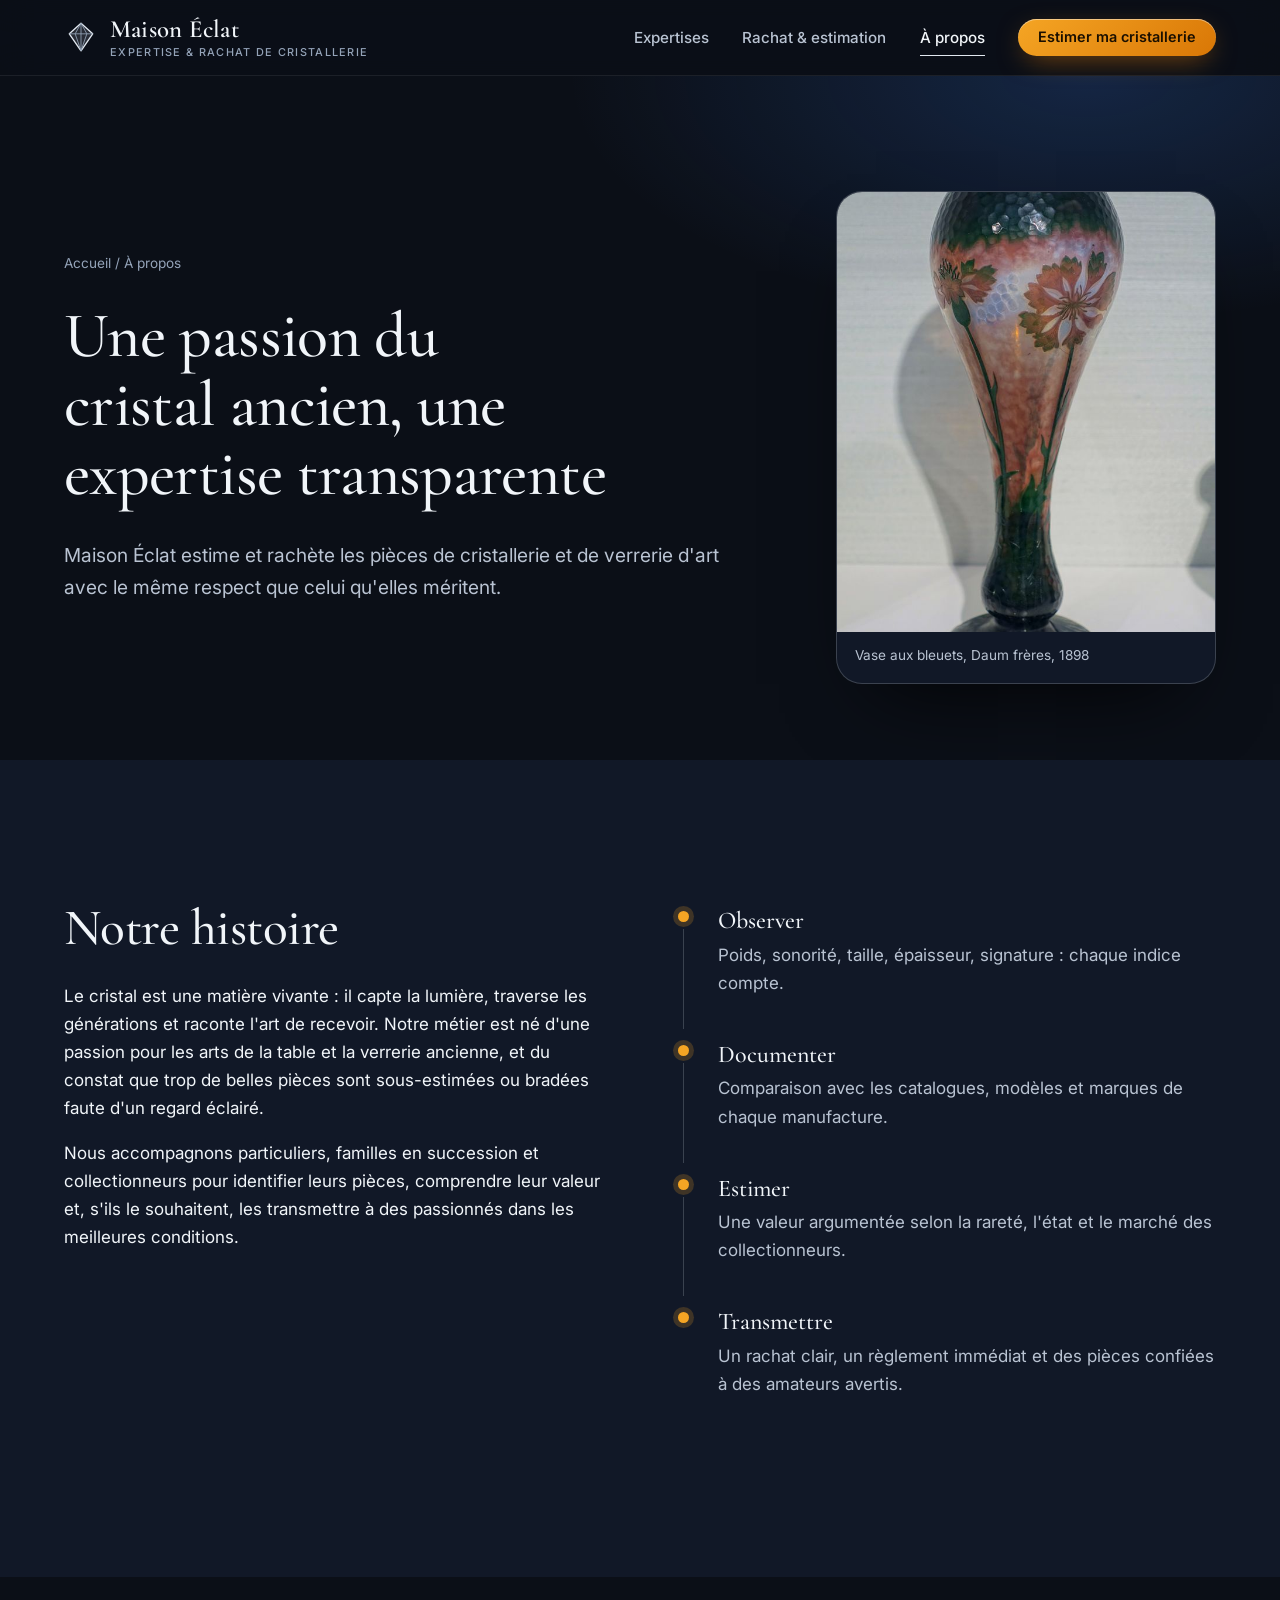
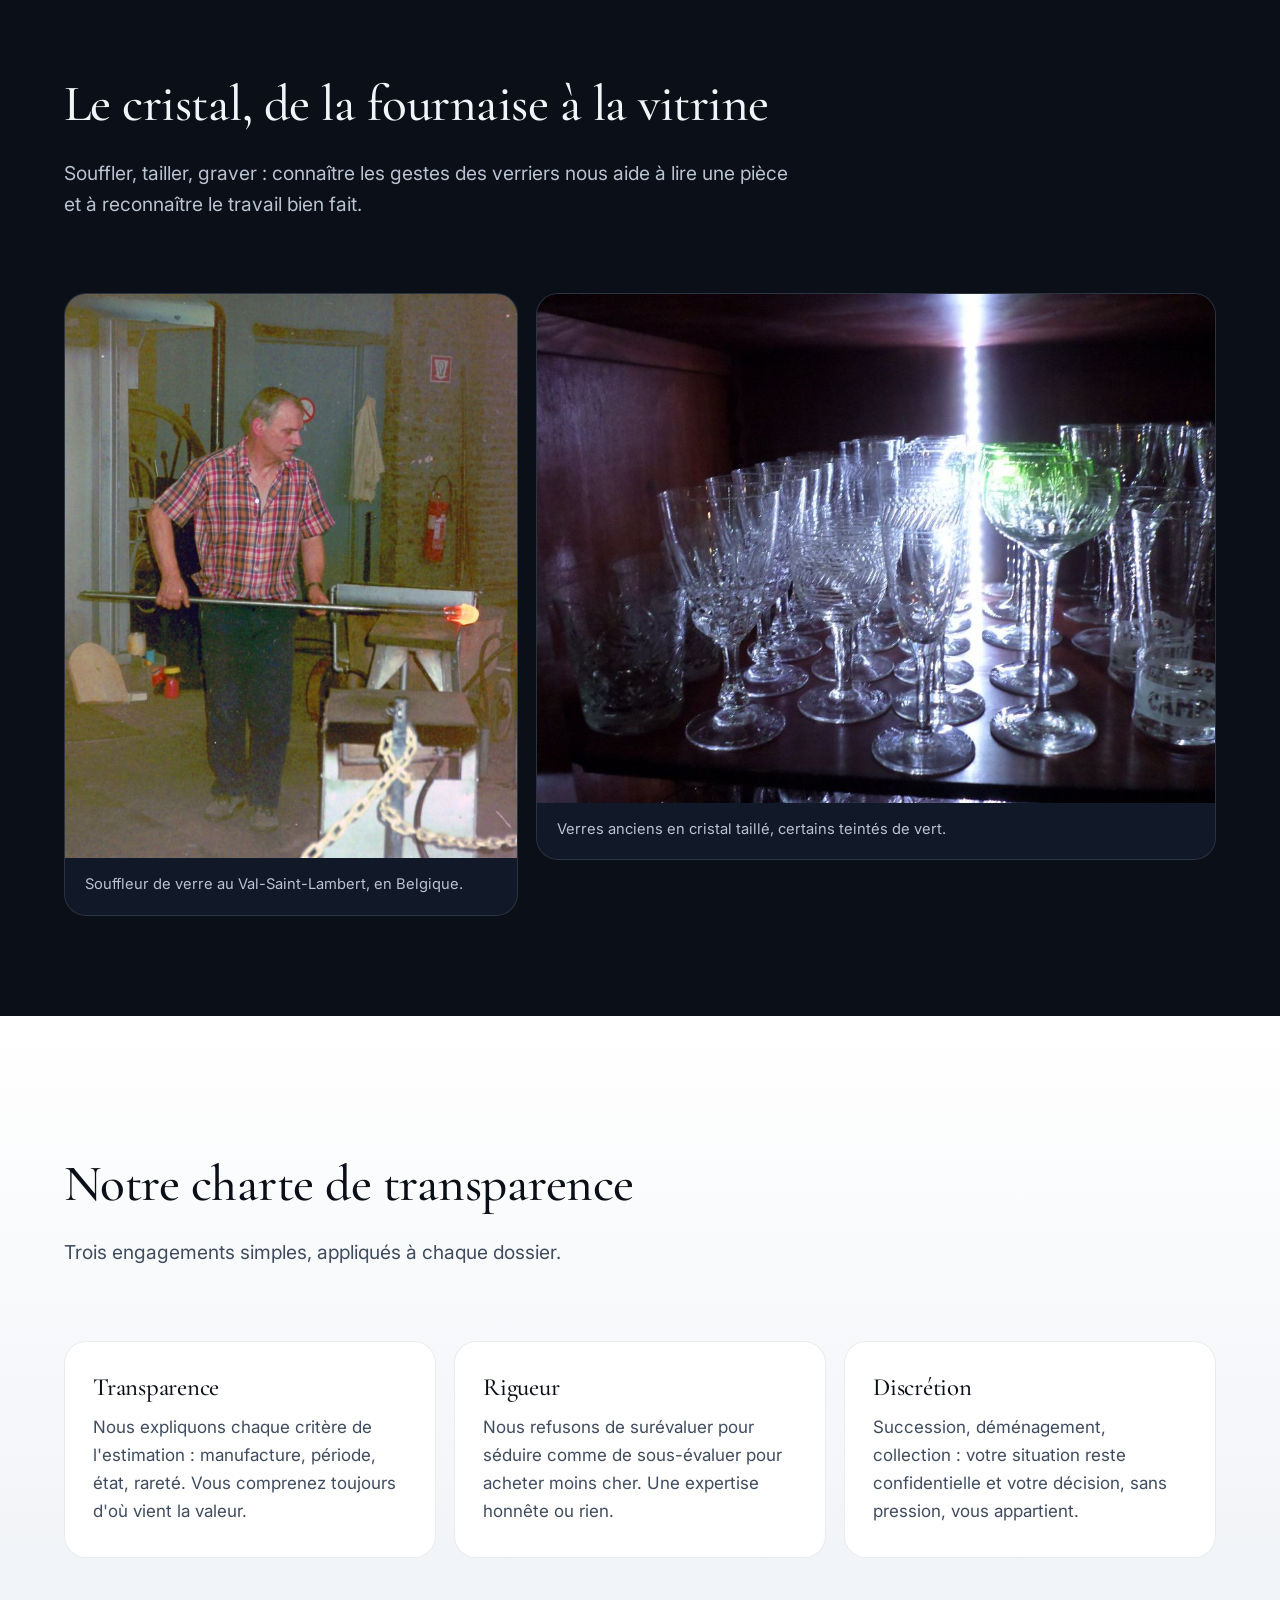
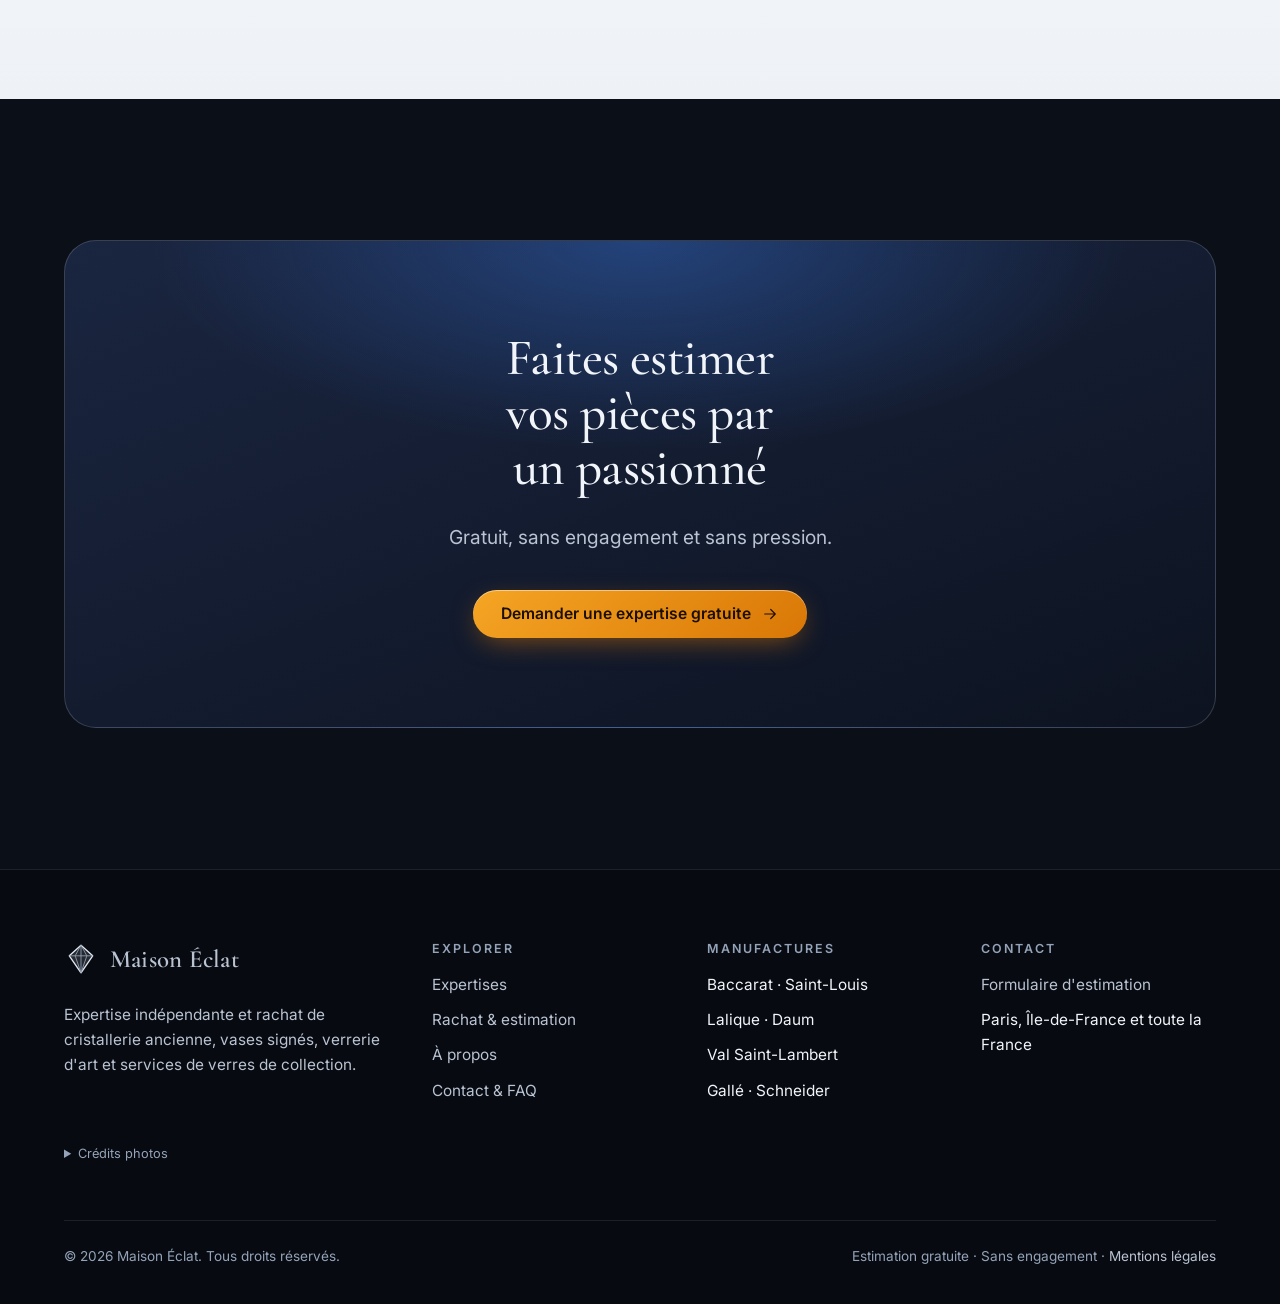
==== a-propos/index.html @ fcc5e063 "Show contact e-mail only on the mentions légales page Co-Authored-By: Claude Sonnet 5.5 <noreply@ant" ====
<!doctype html>
<html lang="fr">
<head>
<meta charset="utf-8">
<meta name="viewport" content="width=device-width, initial-scale=1">
<title>À propos : notre savoir-faire d'expert en cristal et verrerie ancienne</title>
<meta name="description" content="Passionnés d'arts de la table et de verrerie ancienne, nous estimons et rachetons cristal, vases et verres de collection avec transparence, rigueur et discrétion.">
<meta name="robots" content="index, follow, max-image-preview:large">
<meta name="theme-color" content="#0B0F17">
<link rel="canonical" href="https://www.maison-eclat.fr/a-propos/">
<link rel="icon" href="../assets/img/favicon.svg" type="image/svg+xml">
<meta property="og:type" content="website">
<meta property="og:locale" content="fr_FR">
<meta property="og:site_name" content="Maison Éclat">
<meta property="og:title" content="À propos : notre savoir-faire d'expert en cristal et verrerie ancienne">
<meta property="og:description" content="Passionnés d'arts de la table et de verrerie ancienne, nous estimons et rachetons cristal, vases et verres de collection avec transparence, rigueur et discrétion.">
<meta property="og:url" content="https://www.maison-eclat.fr/a-propos/">
<meta property="og:image" content="https://www.maison-eclat.fr/assets/img/carafe.svg">
<meta name="twitter:card" content="summary_large_image">
<link rel="preconnect" href="https://fonts.googleapis.com">
<link rel="preconnect" href="https://fonts.gstatic.com" crossorigin>
<link rel="stylesheet" href="https://fonts.googleapis.com/css2?family=Cormorant+Garamond:wght@400;500;600&family=Inter:wght@400;500;600&display=swap">
<link rel="stylesheet" href="../assets/css/style.css">
<script>document.documentElement.classList.add('js')</script>
<script type="application/ld+json">[{"@context":"https://schema.org","@type":"WebSite","name":"Maison Éclat","url":"https://www.maison-eclat.fr/","inLanguage":"fr-FR"},{"@context":"https://schema.org","@type":"BreadcrumbList","itemListElement":[{"@type":"ListItem","position":1,"name":"Accueil","item":"https://www.maison-eclat.fr/"},{"@type":"ListItem","position":2,"name":"À propos","item":"https://www.maison-eclat.fr/a-propos/"}]}]</script>
</head>
<body>
<a class="skip" href="#contenu">Aller au contenu</a>
<header class="site-header">
  <div class="wrap header-in">
    <a class="brand" href="../" aria-label="Maison Éclat — accueil"><svg viewBox="0 0 64 64" aria-hidden="true"><path d="M32 6 54 26 32 58 10 26Z" fill="rgba(226,232,240,.14)" stroke="#E2E8F0" stroke-width="2.5" stroke-linejoin="round"/><path d="M10 26H54M32 6V58M21 26 32 6 43 26M21 26 32 58 43 26" stroke="#94A3B8" stroke-width="1.6" fill="none" stroke-linejoin="round"/></svg><span class="brand-name">Maison Éclat<small>Expertise & rachat de cristallerie</small></span></a>
    <button class="menu-btn" aria-expanded="false" aria-controls="nav" aria-label="Menu"><span></span></button>
    <nav class="nav" id="nav" aria-label="Navigation principale"><a href="../expertises/">Expertises</a><a href="../estimation/">Rachat & estimation</a><a href="../a-propos/" aria-current="page">À propos</a><a class="btn btn--sm" href="../estimation/">Estimer ma cristallerie</a></nav>
  </div>
</header>
<main id="contenu">

<section class="page-hero"><div class="wrap has-photo"><div>
  <p class="crumbs"><a href="../">Accueil</a> / À propos</p>
  <h1 data-reveal style="--i:0">Une passion du cristal ancien, une expertise transparente</h1>
  <p class="lead" data-reveal style="--i:1">Maison Éclat estime et rachète les pièces de cristallerie et de verrerie d'art avec le même respect que celui qu'elles méritent.</p>
</div><figure class="hero-fig" data-reveal style="--i:2"><img src="../assets/photos/vase-daum-bleuets.jpg" width="646" height="1000" alt="Vase aux bleuets des frères Daum, Nancy, 1898" style="object-position:50% 35%" fetchpriority="high" decoding="async"><figcaption>Vase aux bleuets, Daum frères, 1898</figcaption></figure></div></section>

<section class="section section--alt" aria-labelledby="histoire"><div class="wrap split" style="align-items:start">
  <div>
    <h2 id="histoire" data-reveal style="--i:0">Notre histoire</h2>
    <div class="prose" data-reveal style="--i:1">
      <p>Le cristal est une matière vivante : il capte la lumière, traverse les générations et raconte l'art de recevoir. Notre métier est né d'une passion pour les arts de la table et la verrerie ancienne, et du constat que trop de belles pièces sont sous-estimées ou bradées faute d'un regard éclairé.</p>
      <p>Nous accompagnons particuliers, familles en succession et collectionneurs pour identifier leurs pièces, comprendre leur valeur et, s'ils le souhaitent, les transmettre à des passionnés dans les meilleures conditions.</p>
    </div>
    <!-- TEXTE ILLUSTRATIF : à personnaliser avec l'histoire réelle de l'équipe -->
  </div>
  <ol class="timeline" data-reveal style="--i:2">
    <li><strong>Observer</strong>Poids, sonorité, taille, épaisseur, signature : chaque indice compte.</li>
    <li><strong>Documenter</strong>Comparaison avec les catalogues, modèles et marques de chaque manufacture.</li>
    <li><strong>Estimer</strong>Une valeur argumentée selon la rareté, l'état et le marché des collectionneurs.</li>
    <li><strong>Transmettre</strong>Un rachat clair, un règlement immédiat et des pièces confiées à des amateurs avertis.</li>
  </ol>
</div></section>

<section class="section" aria-labelledby="savoir-faire" style="padding-block:clamp(56px,8vw,100px)"><div class="wrap">
  <div class="section-head" data-reveal style="--i:0"><h2 id="savoir-faire">Le cristal, de la fournaise à la vitrine</h2>
  <p class="lead">Souffler, tailler, graver : connaître les gestes des verriers nous aide à lire une pièce et à reconnaître le travail bien fait.</p></div>
  <div class="duo">
    <figure class="fig" data-reveal style="--i:0"><img src="../assets/photos/souffleur-val-saint-lambert.jpg" width="684" height="1000" alt="Souffleur de verre à la cristallerie du Val-Saint-Lambert, en Belgique" style="object-position:50% 30%" loading="lazy" decoding="async"><figcaption>Souffleur de verre au Val-Saint-Lambert, en Belgique.</figcaption></figure>
    <figure class="fig" data-reveal style="--i:1"><img src="../assets/photos/verres-vitrine.jpg" width="1000" height="750" alt="Vitrine de verres anciens en cristal taillé, certains teintés de vert" style="object-position:50% 50%" loading="lazy" decoding="async"><figcaption>Verres anciens en cristal taillé, certains teintés de vert.</figcaption></figure>
  </div>
</div></section>

<section class="section section--light" aria-labelledby="charte"><div class="wrap">
  <div class="section-head" data-reveal style="--i:0"><h2 id="charte">Notre charte de transparence</h2><p class="lead">Trois engagements simples, appliqués à chaque dossier.</p></div>
  <div class="values">
    <article class="value" data-reveal style="--i:0"><h3>Transparence</h3><p>Nous expliquons chaque critère de l'estimation : manufacture, période, état, rareté. Vous comprenez toujours d'où vient la valeur.</p></article>
    <article class="value" data-reveal style="--i:1"><h3>Rigueur</h3><p>Nous refusons de surévaluer pour séduire comme de sous-évaluer pour acheter moins cher. Une expertise honnête ou rien.</p></article>
    <article class="value" data-reveal style="--i:2"><h3>Discrétion</h3><p>Succession, déménagement, collection : votre situation reste confidentielle et votre décision, sans pression, vous appartient.</p></article>
  </div>
</div></section>

<section class="section" aria-labelledby="cta-apropos"><div class="wrap">
  <div class="cta-band" data-reveal style="--i:0">
    <h2 id="cta-apropos">Faites estimer vos pièces par un passionné</h2>
    <p class="lead">Gratuit, sans engagement et sans pression.</p>
    <div class="cta-row"><a class="btn" href="../estimation/">Demander une expertise gratuite<svg viewBox="0 0 24 24" fill="none" stroke="currentColor" stroke-width="1.6" stroke-linecap="round" stroke-linejoin="round" aria-hidden="true" ><path d="M5 12h14M13 6l6 6-6 6"/></svg></a></div>
  </div>
</div></section>
</main>
<footer class="site-footer">
  <div class="wrap">
    <div class="foot-grid">
      <div>
        <a class="brand" href="../"><svg viewBox="0 0 64 64" aria-hidden="true"><path d="M32 6 54 26 32 58 10 26Z" fill="rgba(226,232,240,.14)" stroke="#E2E8F0" stroke-width="2.5" stroke-linejoin="round"/><path d="M10 26H54M32 6V58M21 26 32 6 43 26M21 26 32 58 43 26" stroke="#94A3B8" stroke-width="1.6" fill="none" stroke-linejoin="round"/></svg><span class="brand-name">Maison Éclat</span></a>
        <p style="margin-top:18px">Expertise indépendante et rachat de cristallerie ancienne, vases signés, verrerie d'art et services de verres de collection.</p>
      </div>
      <div><h2>Explorer</h2><ul><li><a href="../expertises/">Expertises</a></li><li><a href="../estimation/">Rachat & estimation</a></li><li><a href="../a-propos/">À propos</a></li><li><a href="../contact/">Contact & FAQ</a></li></ul></div>
      <div><h2>Manufactures</h2><ul><li>Baccarat · Saint-Louis</li><li>Lalique · Daum</li><li>Val Saint-Lambert</li><li>Gallé · Schneider</li></ul></div>
      <div><h2>Contact</h2><ul><li><a href="../estimation/">Formulaire d'estimation</a></li><li>Paris, Île-de-France et toute la France</li></ul></div>
    </div>
    <details class="credits"><summary>Crédits photos</summary><ul><li>« <a href="https://commons.wikimedia.org/wiki/File:Vase_with_cornflowers,_Daum_Freres,_Nancy,_1898,_glass_-_Hessisches_Landesmuseum_Darmstadt_-_Darmstadt,_Germany_-_DSC00907.jpg" rel="noopener" target="_blank">Vase with cornflowers, Daum Freres, Nancy, 1898, glass - Hessisches La</a> », Daderot, CC0, via Wikimedia Commons.</li><li>« <a href="https://commons.wikimedia.org/wiki/File:Val-Saint-Lambert_Souffleur_02.jpg" rel="noopener" target="_blank">Val-Saint-Lambert Souffleur 02</a> », Danielbaise, CC BY-SA 4.0, via Wikimedia Commons.</li><li>« <a href="https://commons.wikimedia.org/wiki/File:Crystal_glasses_from_middle-Europe.JPG" rel="noopener" target="_blank">Crystal glasses from middle-Europe</a> », Tomkimart, CC BY-SA 4.0, via Wikimedia Commons.</li></ul></details>
    <div class="foot-bottom"><span>© <span id="y">2026</span> Maison Éclat. Tous droits réservés.</span><span>Estimation gratuite · Sans engagement · <a href="../mentions-legales/">Mentions légales</a></span></div>
  </div>
</footer>
<script src="../assets/js/main.js" defer></script>
</body>
</html>
---- assets/css/style.css ----
/* Maison Éclat — feuille de style unique. Tokens de mouvement inspirés de transitions.dev */
:root {
  --bg: #0b0f17;
  --bg-2: #111827;
  --bg-3: #172033;
  --ink: #f1f5f9;
  --ink-dim: #b9c3d2;
  --silver: #e2e8f0;
  --silver-2: #94a3b8;
  --sapphire: #3b82f6;
  --sapphire-soft: #8db4fb;
  --amber: #d97706;
  --amber-light: #f5a524;
  --paper: #fafafa;
  --paper-2: #eef1f6;
  --paper-ink: #0b0f17;
  --paper-dim: #3f4b5e;

  --font-serif: "Cormorant Garamond", "Playfair Display", Georgia, serif;
  --font-sans: "Inter", system-ui, -apple-system, "Segoe UI", sans-serif;

  --duration-quick: 150ms;
  --duration-fast: 250ms;
  --duration-slow: 400ms;
  --duration-very-slow: 650ms;
  --ease-smooth-out: cubic-bezier(0.22, 1, 0.36, 1);
  --ease-in-out: cubic-bezier(0.65, 0, 0.35, 1);

  --gutter: clamp(20px, 5vw, 64px);
  --max: 1240px;
  --header-h: 76px;
}

*,
*::before,
*::after { box-sizing: border-box; }
html { scroll-behavior: smooth; -webkit-text-size-adjust: 100%; scroll-padding-top: calc(var(--header-h) + 16px); }
body {
  margin: 0;
  background: var(--bg);
  color: var(--ink);
  font-family: var(--font-sans);
  font-size: 1.0625rem;
  line-height: 1.65;
  -webkit-font-smoothing: antialiased;
  text-rendering: optimizeLegibility;
}
img, svg { max-width: 100%; display: block; }
a { color: inherit; }
p { margin: 0 0 1em; }
h1, h2, h3, h4 { font-family: var(--font-serif); font-weight: 500; line-height: 1.08; margin: 0 0 .5em; letter-spacing: -0.01em; text-wrap: balance; }
h1 { font-size: clamp(2.6rem, 5.6vw, 5rem); }
h2 { font-size: clamp(2.1rem, 4vw, 3.4rem); }
h3 { font-size: clamp(1.45rem, 2.2vw, 1.85rem); }
:focus-visible { outline: 2px solid var(--amber-light); outline-offset: 3px; border-radius: 4px; }
::selection { background: var(--sapphire); color: #fff; }
.skip { position: absolute; left: 12px; top: -60px; background: var(--silver); color: var(--bg); padding: 10px 16px; z-index: 100; border-radius: 8px; }
.skip:focus { top: 12px; }

.wrap { width: min(100% - 2 * var(--gutter), var(--max)); margin-inline: auto; }

/* ---------- Header (verre dépoli) ---------- */
.site-header {
  position: sticky; top: 0; z-index: 50; height: var(--header-h);
  background: rgba(11, 15, 23, 0.55);
  -webkit-backdrop-filter: blur(18px) saturate(140%);
  backdrop-filter: blur(18px) saturate(140%);
  border-bottom: 1px solid rgba(226, 232, 240, 0.08);
  transition: background var(--duration-fast) var(--ease-smooth-out), border-color var(--duration-fast);
}
.site-header.is-scrolled { background: rgba(11, 15, 23, 0.82); border-bottom-color: rgba(226, 232, 240, 0.16); }
.header-in { height: 100%; display: flex; align-items: center; justify-content: space-between; gap: 24px; }
.brand { display: inline-flex; align-items: center; gap: 12px; text-decoration: none; }
.brand svg { width: 34px; height: 34px; flex: none; }
.brand-name { font-family: var(--font-serif); font-size: 1.55rem; font-weight: 600; letter-spacing: .01em; line-height: 1; }
.brand-name small { display: block; font-family: var(--font-sans); font-size: .68rem; font-weight: 500; letter-spacing: .12em; text-transform: uppercase; color: var(--silver-2); margin-top: 5px; }
.nav { display: flex; align-items: center; gap: clamp(16px, 2.6vw, 38px); }
.nav a:not(.btn) { text-decoration: none; font-size: .95rem; font-weight: 500; color: var(--ink-dim); position: relative; padding: 6px 0; transition: color var(--duration-quick); }
.nav a:not(.btn)::after { content: ""; position: absolute; left: 0; right: 0; bottom: 0; height: 1px; background: var(--silver); transform: scaleX(0); transform-origin: left; transition: transform var(--duration-fast) var(--ease-smooth-out); }
.nav a:not(.btn):hover, .nav a[aria-current="page"] { color: var(--ink); }
.nav a:not(.btn):hover::after, .nav a[aria-current="page"]::after { transform: scaleX(1); }
.menu-btn { display: none; width: 46px; height: 46px; border-radius: 50%; border: 1px solid rgba(226, 232, 240, .25); background: transparent; color: var(--ink); cursor: pointer; place-items: center; }
.menu-btn span, .menu-btn span::before { display: block; width: 18px; height: 1.5px; background: currentColor; position: relative; transition: transform var(--duration-fast) var(--ease-smooth-out); }
.menu-btn span::before { content: ""; position: absolute; top: 6px; left: 0; }
.menu-btn[aria-expanded="true"] span { transform: translateY(3px) rotate(45deg); }
.menu-btn[aria-expanded="true"] span::before { transform: translateY(-6px) rotate(-90deg); top: 6px; }

/* ---------- Boutons ---------- */
.btn {
  --btn-bg: linear-gradient(135deg, #f5a524, #d97706);
  position: relative; overflow: hidden; isolation: isolate;
  display: inline-flex; align-items: center; justify-content: center; gap: 10px;
  padding: 15px 28px; border-radius: 999px; border: 0; cursor: pointer;
  font: 600 .98rem/1 var(--font-sans); text-decoration: none; color: #1a0f00;
  background: var(--btn-bg);
  box-shadow: 0 8px 28px -8px rgba(217, 119, 6, .65), inset 0 1px 0 rgba(255, 255, 255, .45);
  transition: transform var(--duration-fast) var(--ease-smooth-out), box-shadow var(--duration-fast);
}
.btn::after { content: ""; position: absolute; inset: 0; z-index: -1; background: linear-gradient(105deg, transparent 35%, rgba(255, 255, 255, .6) 50%, transparent 65%); transform: translateX(-120%); }
.btn:hover { transform: translateY(-2px); box-shadow: 0 14px 36px -8px rgba(245, 165, 36, .8), inset 0 1px 0 rgba(255, 255, 255, .55); }
.btn:hover::after { transform: translateX(120%); transition: transform .9s var(--ease-smooth-out); }
.btn:active { transform: translateY(0) scale(.98); }
.btn svg { width: 18px; height: 18px; transition: transform var(--duration-fast) var(--ease-smooth-out); }
.btn:hover svg { transform: translateX(4px); }
.btn--ghost { --btn-bg: rgba(226, 232, 240, .06); color: var(--ink); box-shadow: inset 0 0 0 1px rgba(226, 232, 240, .3); -webkit-backdrop-filter: blur(8px); backdrop-filter: blur(8px); }
.btn--ghost:hover { box-shadow: inset 0 0 0 1px rgba(226, 232, 240, .65); background: rgba(226, 232, 240, .12); }
.btn--sm { padding: 11px 20px; font-size: .9rem; }
.btn--dark { --btn-bg: var(--paper-ink); color: var(--paper); box-shadow: 0 8px 24px -10px rgba(11, 15, 23, .6); }

/* ---------- Sections ---------- */
.section { padding-block: clamp(80px, 11vw, 150px); position: relative; }
.section--alt { background: var(--bg-2); }
.section--light { background: linear-gradient(180deg, #ffffff, var(--paper-2)); color: var(--paper-ink); }
.section--light h2, .section--light h3 { color: var(--paper-ink); }
.section--light .lead, .section--light p { color: var(--paper-dim); }
.lead { font-size: clamp(1.1rem, 1.5vw, 1.3rem); color: var(--ink-dim); max-width: 62ch; }
.kicker { display: inline-flex; align-items: center; gap: 10px; font-size: .78rem; font-weight: 600; letter-spacing: .18em; text-transform: uppercase; color: var(--sapphire-soft); margin-bottom: 18px; }
.kicker::before { content: ""; width: 28px; height: 1px; background: currentColor; }
.section--light .kicker { color: #1d4fb8; }
.section-head { max-width: 780px; margin-bottom: clamp(40px, 6vw, 72px); }
.metal-text { background: linear-gradient(100deg, #ffffff 0%, #cbd5e1 40%, #94a3b8 55%, #f8fafc 100%); -webkit-background-clip: text; background-clip: text; color: transparent; }

/* ---------- Hero ---------- */
.hero { position: relative; overflow: hidden; padding-block: clamp(56px, 8vw, 110px) clamp(70px, 9vw, 130px); background:
  radial-gradient(900px 600px at 78% 40%, rgba(59, 130, 246, .22), transparent 60%),
  radial-gradient(600px 400px at 10% 100%, rgba(217, 119, 6, .12), transparent 60%), var(--bg); }
.hero-grid { display: grid; grid-template-columns: 1.15fr .85fr; gap: clamp(32px, 5vw, 80px); align-items: center; }
.badge { display: inline-flex; align-items: center; gap: 10px; padding: 8px 16px 8px 12px; border-radius: 999px; background: rgba(226, 232, 240, .07); border: 1px solid rgba(226, 232, 240, .2); font-size: .85rem; font-weight: 500; color: var(--silver); margin-bottom: 28px; -webkit-backdrop-filter: blur(8px); backdrop-filter: blur(8px); }
.badge svg { width: 18px; height: 18px; color: var(--amber-light); }
.hero h1 { margin-bottom: 26px; }
.hero .lead { margin-bottom: 38px; }
.cta-row { display: flex; flex-wrap: wrap; gap: 14px; }
.hero-stats { display: flex; flex-wrap: wrap; gap: 14px 36px; margin-top: 44px; padding-top: 28px; border-top: 1px solid rgba(226, 232, 240, .12); color: var(--ink-dim); font-size: .95rem; }
.hero-stats strong { display: block; font-family: var(--font-serif); font-size: 1.9rem; color: var(--ink); font-weight: 500; line-height: 1.1; }
.crystal { position: relative; aspect-ratio: 4 / 5; display: grid; place-items: center; }
.crystal::before { content: ""; position: absolute; inset: 8% 6%; border-radius: 50%; background: radial-gradient(closest-side, rgba(226, 232, 240, .22), transparent 70%); filter: blur(20px); animation: breathe 6s ease-in-out infinite; }
.crystal img, .crystal object { position: relative; width: min(100%, 440px); filter: drop-shadow(0 30px 60px rgba(59, 130, 246, .25)); animation: float 8s ease-in-out infinite; }
.spark { position: absolute; width: 16px; height: 16px; color: var(--silver); opacity: 0; animation: twinkle 4.2s ease-in-out infinite; }
.spark:nth-of-type(1) { top: 12%; left: 20%; animation-delay: .2s; }
.spark:nth-of-type(2) { top: 30%; right: 12%; animation-delay: 1.4s; width: 22px; height: 22px; }
.spark:nth-of-type(3) { bottom: 26%; left: 10%; animation-delay: 2.4s; }
.spark:nth-of-type(4) { bottom: 12%; right: 22%; animation-delay: 3.2s; width: 12px; height: 12px; }
@keyframes float { 50% { transform: translateY(-12px); } }
@keyframes breathe { 50% { opacity: .55; transform: scale(1.06); } }
@keyframes twinkle { 0%, 100% { opacity: 0; transform: scale(.4) rotate(0); } 50% { opacity: 1; transform: scale(1) rotate(45deg); } }

/* ---------- Réassurance ---------- */
.trust { display: grid; grid-template-columns: repeat(5, 1fr); gap: 0; }
.trust-item { padding: 34px 26px; border-left: 1px solid rgba(226, 232, 240, .1); transition: background var(--duration-fast); }
.trust-item:first-child { border-left: 0; }
.trust-item:hover { background: rgba(226, 232, 240, .04); }
.trust-item svg { width: 34px; height: 34px; color: var(--amber-light); margin-bottom: 18px; }
.trust-item h3 { font-size: 1.35rem; margin-bottom: 8px; }
.trust-item p { font-size: .95rem; color: var(--ink-dim); margin: 0; }

/* ---------- Manufactures ---------- */
.houses { display: grid; grid-template-columns: repeat(4, 1fr); gap: 18px; }
.house { position: relative; padding: 30px 26px 28px; border-radius: 20px; background: #fff; border: 1px solid rgba(11, 15, 23, .08); text-decoration: none; color: var(--paper-ink); overflow: hidden; transform-style: preserve-3d; transition: transform var(--duration-fast) var(--ease-smooth-out), box-shadow var(--duration-fast); will-change: transform; }
.house::before { content: ""; position: absolute; inset: 0; background: radial-gradient(260px circle at var(--mx, 50%) var(--my, 0%), rgba(59, 130, 246, .16), transparent 60%); opacity: 0; transition: opacity var(--duration-fast); }
.house:hover { box-shadow: 0 24px 50px -24px rgba(11, 15, 23, .35); }
.house:hover::before { opacity: 1; }
.house h3 { font-size: 1.9rem; margin-bottom: 4px; }
.house .year { font-size: .82rem; font-weight: 600; letter-spacing: .14em; text-transform: uppercase; color: #1d4fb8; }
.house p { font-size: .96rem; margin: 14px 0 0; color: var(--paper-dim); }
.house--wide { grid-column: span 2; }
.house--accent { background: var(--bg); color: var(--ink); }
.house--accent h3 { color: var(--ink); }
.house--accent p { color: var(--ink-dim); }
.house--accent .year { color: var(--amber-light); }

/* ---------- Étapes ---------- */
.steps { display: grid; grid-template-columns: repeat(3, 1fr); gap: clamp(20px, 3vw, 40px); counter-reset: step; list-style: none; padding: 0; margin: 0; }
.step { position: relative; padding: 38px 32px 36px; border-radius: 22px; background: linear-gradient(160deg, rgba(226, 232, 240, .09), rgba(226, 232, 240, .02)); border: 1px solid rgba(226, 232, 240, .14); counter-increment: step; transition: transform var(--duration-fast) var(--ease-smooth-out), border-color var(--duration-fast); }
.step:hover { transform: translateY(-6px); border-color: rgba(226, 232, 240, .35); }
.step::before { content: counter(step); font-family: var(--font-serif); font-size: 5.5rem; line-height: 1; position: absolute; top: 14px; right: 26px; color: rgba(226, 232, 240, .1); }
.step h3 { margin-bottom: 12px; padding-right: 60px; }
.step p { color: var(--ink-dim); margin: 0; }

/* ---------- Pièces d'exception ---------- */
.pieces { display: grid; grid-template-columns: repeat(4, 1fr); gap: 18px; }
.piece { margin: 0; border-radius: 22px; overflow: hidden; display: flex; flex-direction: column; background: radial-gradient(circle at 50% 30%, #1e2a44, var(--bg)); border: 1px solid rgba(226, 232, 240, .12); transition: transform var(--duration-slow) var(--ease-smooth-out), border-color var(--duration-fast); }
.piece:hover { transform: translateY(-6px); border-color: rgba(226, 232, 240, .4); }
.piece img { width: 100%; height: auto; aspect-ratio: 4 / 5; object-fit: cover; object-position: top; padding: 0; transition: transform var(--duration-very-slow) var(--ease-smooth-out); }
.piece:hover img { transform: scale(1.05) translateY(-4px); }
.piece figcaption { padding: 6px 22px 24px; }
.piece strong { color: var(--ink); display: block; font-family: var(--font-serif); font-size: 1.4rem; font-weight: 500; }
.piece span { color: var(--ink-dim) !important; font-size: .92rem; }
.note-sample { margin-top: 22px; font-size: .85rem; color: var(--silver-2); }

.quotes { display: grid; grid-template-columns: repeat(3, 1fr); gap: 20px; margin-top: clamp(56px, 7vw, 90px); }
.quote { margin: 0; padding: 32px 30px; border-radius: 22px; background: #fff; border: 1px solid rgba(11, 15, 23, .08); color: var(--paper-ink); }
.quote p { font-family: var(--font-serif); font-size: 1.4rem; line-height: 1.35; color: var(--paper-ink); }
.quote footer { font-size: .9rem; color: var(--paper-dim); }
.quote footer strong { color: var(--paper-ink); }
.stars { display: flex; gap: 3px; color: var(--amber); margin-bottom: 14px; }
.stars svg { width: 16px; height: 16px; }

/* ---------- CTA final ---------- */
.cta-band { position: relative; overflow: hidden; border-radius: 32px; padding: clamp(44px, 7vw, 90px); text-align: center; background:
  radial-gradient(700px 300px at 50% 0%, rgba(59, 130, 246, .35), transparent 70%),
  linear-gradient(160deg, #1a2540, #0d1320); border: 1px solid rgba(226, 232, 240, .18); }
.cta-band h2 { max-width: 18ch; margin-inline: auto; }
.cta-band .lead { margin-inline: auto; margin-bottom: 36px; }
.cta-band .cta-row { justify-content: center; }

/* ---------- Pages intérieures ---------- */
.page-hero { padding-block: clamp(60px, 9vw, 120px) clamp(40px, 6vw, 80px); background: radial-gradient(800px 380px at 85% 0%, rgba(59, 130, 246, .2), transparent 65%), var(--bg); }
.page-hero h1 { font-size: clamp(2.4rem, 5vw, 4.2rem); max-width: 20ch; }
.crumbs { font-size: .85rem; color: var(--silver-2); margin-bottom: 26px; }
.crumbs a { text-decoration: none; }
.crumbs a:hover { color: var(--ink); }
.prose { max-width: 70ch; }
.prose h2 { margin-top: 1.4em; }
.prose ul { padding-left: 1.2em; } .prose li { margin-bottom: .5em; }
.section--light .prose li, .section--light .prose p { color: var(--paper-dim); }

.cat-grid { display: grid; grid-template-columns: repeat(3, 1fr); gap: 18px; }
.cat { padding: 34px 30px; border-radius: 22px; background: var(--bg-2); border: 1px solid rgba(226, 232, 240, .1); transition: transform var(--duration-fast) var(--ease-smooth-out), border-color var(--duration-fast); }
.cat:hover { transform: translateY(-5px); border-color: rgba(226, 232, 240, .32); }
.cat svg { width: 30px; height: 30px; color: var(--amber-light); margin-bottom: 14px; }
.cat p { color: var(--ink-dim); margin: 0; font-size: .98rem; }

.sig-table { width: 100%; border-collapse: collapse; background: #fff; border-radius: 18px; overflow: hidden; }
.sig-table caption { text-align: left; padding: 0 0 14px; color: var(--paper-dim); font-size: .95rem; }
.sig-table th, .sig-table td { text-align: left; padding: 18px 22px; vertical-align: top; border-bottom: 1px solid rgba(11, 15, 23, .08); color: var(--paper-ink); font-size: .98rem; }
.sig-table thead th { background: var(--paper-ink); color: var(--paper); font-weight: 600; font-size: .85rem; letter-spacing: .06em; text-transform: uppercase; }
.sig-table tbody th { font-family: var(--font-serif); font-size: 1.35rem; font-weight: 600; white-space: nowrap; }
.sig-table tr:last-child th, .sig-table tr:last-child td { border-bottom: 0; }
.table-scroll { overflow-x: auto; }

.tips { display: grid; grid-template-columns: repeat(2, 1fr); gap: 18px; }
.tip { padding: 28px; border-radius: 20px; background: rgba(226, 232, 240, .05); border: 1px solid rgba(226, 232, 240, .12); }
.tip h3 { font-size: 1.5rem; }
.tip p { color: var(--ink-dim); margin: 0; }

.split { display: grid; grid-template-columns: 1fr 1fr; gap: clamp(32px, 6vw, 90px); align-items: center; }
.panel { padding: clamp(28px, 4vw, 48px); border-radius: 26px; background: var(--bg-2); border: 1px solid rgba(226, 232, 240, .12); }
.checks { list-style: none; padding: 0; margin: 0; display: grid; gap: 14px; }
.checks li { display: flex; gap: 14px; align-items: flex-start; color: var(--ink-dim); }
.checks svg { flex: none; width: 22px; height: 22px; margin-top: 3px; color: var(--amber-light); }
.section--light .checks li { color: var(--paper-dim); } .section--light .checks svg { color: #1d4fb8; }

.form-shell { max-width: 820px; margin-inline: auto; border-radius: 28px; padding: clamp(14px, 2.4vw, 30px); background: #fff; color: var(--paper-ink); box-shadow: 0 40px 90px -40px rgba(0, 0, 0, .8); min-height: 420px; }
.form-shell iframe { width: 100%; border: 0; min-height: 560px; display: block; overflow: hidden; }
.form-placeholder { display: grid; place-items: center; text-align: center; min-height: 420px; padding: 28px; border: 2px dashed rgba(11, 15, 23, .2); border-radius: 20px; color: var(--paper-dim); }
.form-placeholder strong { font-family: var(--font-serif); font-size: 1.7rem; color: var(--paper-ink); display: block; margin-bottom: 8px; font-weight: 600; }
.form-placeholder code { background: var(--paper-2); padding: 2px 8px; border-radius: 6px; font-size: .9em; }

.values { display: grid; grid-template-columns: repeat(3, 1fr); gap: 18px; }
.value { padding: 32px 28px; border-radius: 22px; background: #fff; border: 1px solid rgba(11, 15, 23, .08); }
.value h3 { font-size: 1.55rem; } .value p { margin: 0; }
.timeline { list-style: none; margin: 0; padding: 0; display: grid; gap: 0; max-width: 780px; }
.timeline li { position: relative; padding: 0 0 38px 40px; color: var(--ink-dim); }
.timeline li::before { content: ""; position: absolute; left: 0; top: 10px; width: 11px; height: 11px; border-radius: 50%; background: var(--amber-light); box-shadow: 0 0 0 5px rgba(245, 165, 36, .2); }
.timeline li::after { content: ""; position: absolute; left: 5px; top: 28px; bottom: 6px; width: 1px; background: rgba(226, 232, 240, .2); }
.timeline li:last-child::after { display: none; }
.timeline strong { display: block; color: var(--ink); font-family: var(--font-serif); font-size: 1.5rem; font-weight: 500; }

.contact-grid { display: grid; grid-template-columns: .9fr 1.1fr; gap: clamp(32px, 6vw, 90px); align-items: start; }
.contact-list { list-style: none; margin: 0; padding: 0; display: grid; gap: 22px; }
.contact-list li { display: flex; gap: 16px; }
.contact-list svg { flex: none; width: 26px; height: 26px; color: var(--amber-light); margin-top: 3px; }
.contact-list strong { display: block; font-family: var(--font-serif); font-size: 1.35rem; font-weight: 500; }
.contact-list a { text-underline-offset: 4px; }

/* ---------- FAQ accordéon ---------- */
.faq { display: grid; gap: 12px; max-width: 880px; }
.faq-item { border-radius: 18px; background: #fff; border: 1px solid rgba(11, 15, 23, .09); transition: border-color var(--duration-fast), box-shadow var(--duration-fast); }
.faq-item.is-open { border-color: rgba(59, 130, 246, .5); box-shadow: 0 18px 40px -26px rgba(59, 130, 246, .6); }
.faq-q { width: 100%; display: flex; justify-content: space-between; align-items: center; gap: 20px; text-align: left; padding: 22px 26px; background: none; border: 0; cursor: pointer; font: 600 1.08rem/1.4 var(--font-sans); color: var(--paper-ink); }
.faq-q svg { flex: none; width: 22px; height: 22px; transition: transform var(--duration-fast) var(--ease-smooth-out); }
.faq-item.is-open .faq-q svg { transform: rotate(180deg); }
.faq-a { display: grid; grid-template-rows: 1fr; transition: grid-template-rows var(--duration-slow) var(--ease-smooth-out); }
.js .faq-item:not(.is-open) .faq-a { grid-template-rows: 0fr; }
.faq-a > div { overflow: hidden; }
.faq-a p { padding: 0 26px 24px; margin: 0; color: var(--paper-dim); }

/* ---------- Footer ---------- */
.site-footer { background: #070a10; padding-block: 72px 36px; border-top: 1px solid rgba(226, 232, 240, .1); font-size: .96rem; }
.foot-grid { display: grid; grid-template-columns: 1.4fr repeat(3, 1fr); gap: 40px; }
.site-footer h2 { font-family: var(--font-sans); font-size: .78rem; letter-spacing: .16em; text-transform: uppercase; color: var(--silver-2); margin-bottom: 16px; font-weight: 600; }
.site-footer ul { list-style: none; margin: 0; padding: 0; display: grid; gap: 10px; }
.site-footer a { text-decoration: none; color: var(--ink-dim); transition: color var(--duration-quick); }
.site-footer a:hover { color: var(--ink); }
.site-footer p { color: var(--ink-dim); max-width: 38ch; }
.foot-bottom { margin-top: 56px; padding-top: 24px; border-top: 1px solid rgba(226, 232, 240, .1); display: flex; flex-wrap: wrap; justify-content: space-between; gap: 12px; color: var(--silver-2); font-size: .85rem; }

/* ---------- Révélation au scroll (contenu visible sans JS) ---------- */
.js [data-reveal] { opacity: 0; transform: translateY(24px); filter: blur(6px); transition: opacity var(--duration-very-slow) var(--ease-smooth-out), transform var(--duration-very-slow) var(--ease-smooth-out), filter var(--duration-very-slow) var(--ease-smooth-out); transition-delay: calc(var(--i, 0) * 80ms); }
.js [data-reveal].is-in { opacity: 1; transform: none; filter: none; }
.sheen { animation: sheen 6.5s var(--ease-in-out) infinite; }
@keyframes sheen { 0%, 55% { transform: translateX(0) skewX(-18deg); } 100% { transform: translateX(640px) skewX(-18deg); } }

/* ---------- Responsive ---------- */
@media (max-width: 1100px) {
  .houses, .pieces { grid-template-columns: repeat(2, 1fr); }
  .trust { grid-template-columns: repeat(2, 1fr); }
  .trust-item { border-left: 0; border-top: 1px solid rgba(226, 232, 240, .1); }
  .foot-grid { grid-template-columns: 1fr 1fr; }
}
@media (max-width: 900px) {
  .menu-btn { display: grid; }
  .nav { position: fixed; inset: var(--header-h) 0 auto 0; flex-direction: column; align-items: stretch; gap: 0; padding: 12px var(--gutter) 28px; background: rgba(11, 15, 23, .96); -webkit-backdrop-filter: blur(20px); backdrop-filter: blur(20px); border-bottom: 1px solid rgba(226, 232, 240, .12); transform: translateY(-12px); opacity: 0; visibility: hidden; transition: transform var(--duration-fast) var(--ease-smooth-out), opacity var(--duration-fast), visibility 0s var(--duration-fast); }
  .nav.is-open { transform: none; opacity: 1; visibility: visible; transition-delay: 0s; }
  .nav a:not(.btn) { padding: 16px 0; font-size: 1.1rem; border-bottom: 1px solid rgba(226, 232, 240, .08); }
  .nav .btn { margin-top: 18px; }
  .hero-grid, .split, .contact-grid { grid-template-columns: 1fr; }
  .crystal { max-width: 360px; margin-inline: auto; order: -1; aspect-ratio: 4 / 4; }
  .steps, .quotes, .cat-grid, .values { grid-template-columns: 1fr; }
  .tips { grid-template-columns: 1fr; }
}
@media (max-width: 600px) {
  body { font-size: 1rem; }
  .houses, .pieces, .trust, .foot-grid { grid-template-columns: 1fr; }
  .house--wide { grid-column: auto; }
  .brand-name small { display: none; }
  .cta-row .btn { width: 100%; }
  .pieces { grid-template-columns: repeat(2, 1fr); gap: 12px; }
  .piece figcaption { padding: 4px 14px 18px; } .piece strong { font-size: 1.15rem; }
}
@media (prefers-reduced-motion: reduce) {
  *, *::before, *::after { animation: none !important; transition-duration: .01ms !important; scroll-behavior: auto !important; }
  .js [data-reveal] { opacity: 1; transform: none; filter: none; }
  .spark { opacity: .8; }
}

.band { margin: 18px 0 0; position: relative; border-radius: 24px; overflow: hidden; }
.band img { width: 100%; height: auto; max-height: 520px; object-fit: cover; }
.band figcaption { position: absolute; inset: auto 0 0 0; padding: 60px 28px 22px; background: linear-gradient(transparent, rgba(11,15,23,.85)); color: var(--ink); font-size: .98rem; }
.credits { margin-top: 40px; font-size: .8rem; color: var(--silver-2); }
.credits summary { cursor: pointer; width: fit-content; }
.credits ul { margin: 12px 0 0; padding-left: 1.1em; display: grid; gap: 4px; }
.credits a { color: var(--silver-2); text-decoration: underline; text-underline-offset: 3px; }

.fig { margin: 0; border-radius: 22px; overflow: hidden; background: var(--bg-2); border: 1px solid rgba(226, 232, 240, .12); }
.fig img { width: 100%; height: auto; max-height: 560px; object-fit: cover; }
.fig figcaption { padding: 14px 20px 18px; font-size: .92rem; color: var(--ink-dim); }
.duo { display: grid; grid-template-columns: .8fr 1.2fr; gap: 18px; align-items: start; }
.duo .fig:first-child img { aspect-ratio: 4 / 5; max-height: none; }
.duo .fig:last-child img { aspect-ratio: 4 / 3; max-height: none; }
@media (max-width: 900px) { .duo { grid-template-columns: 1fr; } }

/* Hero photographique */
.hero-photos { position: relative; aspect-ratio: 4 / 5; max-width: 480px; margin-left: auto; width: 100%; }
.hero-photos .spark { z-index: 3; }
.hp-main { position: absolute; inset: 0 14% 8% 0; border-radius: 28px; overflow: hidden; border: 1px solid rgba(226, 232, 240, .25); box-shadow: 0 40px 80px -30px rgba(0, 0, 0, .8), 0 0 80px -20px rgba(59, 130, 246, .45); animation: float 9s ease-in-out infinite; }
.hp-main img { width: 100%; height: 100%; object-fit: cover; }
.glint { position: absolute; inset: 0; background: linear-gradient(105deg, transparent 38%, rgba(255, 255, 255, .45) 50%, transparent 62%); transform: translateX(-130%); animation: glint 7s var(--ease-in-out) infinite 1.5s; pointer-events: none; mix-blend-mode: overlay; }
@keyframes glint { 0%, 55% { transform: translateX(-130%); } 100% { transform: translateX(130%); } }
.hp-sub { position: absolute; width: 38%; right: 0; bottom: 0; aspect-ratio: 3 / 4; border-radius: 20px; overflow: hidden; border: 3px solid var(--bg); box-shadow: 0 24px 50px -20px rgba(0, 0, 0, .8); animation: float 7s ease-in-out infinite reverse; }
.hp-sub img { width: 100%; height: 100%; object-fit: cover; }
.hp-tag { position: absolute; left: 14px; bottom: 28px; z-index: 4; display: flex; align-items: center; gap: 10px; padding: 10px 16px 10px 12px; border-radius: 999px; background: rgba(11, 15, 23, .72); -webkit-backdrop-filter: blur(12px); backdrop-filter: blur(12px); border: 1px solid rgba(226, 232, 240, .25); font-size: .85rem; line-height: 1.25; }
.hp-tag svg { width: 22px; height: 22px; color: var(--amber-light); }
.hp-tag small { color: var(--ink-dim); }

/* Cartes manufactures avec photo */
.house { padding: 0 0 26px; display: flex; flex-direction: column; }
.house > :not(.house-img):not(.hb-text) { margin-inline: 24px; }
.house-img { width: 100%; height: auto; aspect-ratio: 16 / 11; object-fit: cover; object-position: center 25%; margin-bottom: 18px; transition: transform var(--duration-very-slow) var(--ease-smooth-out); }
.house:hover .house-img { transform: scale(1.05); }
.house { isolation: isolate; }
.house::before { z-index: 1; pointer-events: none; }

/* Étapes illustrées */
.step-ill { width: min(70%, 200px); height: auto; margin: 0 0 18px -6px; }

/* Bandeau photo plein écran */
.fullband { position: relative; min-height: 560px; display: grid; align-items: center; overflow: hidden; }
.fb-img, .fb-img img { position: absolute; inset: 0; width: 100%; height: 100%; object-fit: cover; }
.fullband::after { content: ""; position: absolute; inset: 0; background: linear-gradient(90deg, rgba(11, 15, 23, .94) 0%, rgba(11, 15, 23, .7) 45%, rgba(11, 15, 23, .15) 100%); }
.fb-text { position: relative; z-index: 2; padding-block: 90px; }
.fb-text h2 { max-width: 16ch; }
.fb-text .lead { margin-bottom: 30px; }

/* Héros de pages intérieures */
.page-hero .wrap.has-photo { display: grid; grid-template-columns: 1.25fr .75fr; gap: clamp(28px, 5vw, 80px); align-items: center; }
.hero-fig { margin: 0; border-radius: 26px; overflow: hidden; background: var(--bg-2); border: 1px solid rgba(226, 232, 240, .2); box-shadow: 0 40px 80px -40px rgba(0, 0, 0, .9); max-width: 380px; width: 100%; justify-self: end; }
.hero-fig img { width: 100%; height: auto; max-height: 440px; object-fit: cover; }
.hero-fig figcaption { padding: 12px 18px 16px; font-size: .85rem; color: var(--ink-dim); }
.page-hero .crumbs, .page-hero h1 { max-width: none; }

/* Schémas */
.schemas { display: grid; grid-template-columns: 1.15fr .85fr; gap: 18px; margin-bottom: 18px; align-items: start; }
.schemas .fig img { max-height: none; object-fit: contain; padding: 18px; }
.shots { display: grid; grid-template-columns: repeat(4, 1fr); gap: 18px; }
.shot { padding: 30px 26px; border-radius: 22px; background: var(--bg-2); border: 1px solid rgba(226, 232, 240, .12); transition: transform var(--duration-fast) var(--ease-smooth-out), border-color var(--duration-fast); }
.shot:hover { transform: translateY(-5px); border-color: rgba(226, 232, 240, .35); }
.shot svg { width: 100%; max-width: 170px; height: auto; color: var(--silver); margin-bottom: 14px; }
.shot h3 { font-size: 1.4rem; margin-bottom: 6px; } .shot p { margin: 0; color: var(--ink-dim); font-size: .95rem; }
@media (max-width: 1100px) { .shots { grid-template-columns: repeat(2, 1fr); } .schemas { grid-template-columns: 1fr; } }
@media (max-width: 900px) {
  .page-hero .wrap.has-photo { grid-template-columns: 1fr; }
  .hero-fig { justify-self: start; max-width: 300px; }
  .hero-photos { max-width: 360px; margin-inline: auto; order: -1; }
  .fullband::after { background: rgba(11, 15, 23, .78); }
}
@media (max-width: 600px) { .shots { grid-template-columns: 1fr; } }
.house-img { aspect-ratio: 4 / 3; }
.house--wide .house-img { aspect-ratio: 16 / 7; }
.house--banner { grid-column: 1 / -1; flex-direction: row; align-items: stretch; padding: 0; }
.house--banner .house-img { width: 38%; aspect-ratio: auto; margin: 0; min-height: 260px; }
.house--banner .hb-text { margin: 0; padding: 36px 40px; display: flex; flex-direction: column; justify-content: center; }
@media (max-width: 1100px) { .house--banner { grid-column: 1 / -1; } }
@media (max-width: 600px) { .house--banner { flex-direction: column; } .house--banner .house-img { width: 100%; aspect-ratio: 16 / 9; min-height: 0; } .house--banner .hb-text { padding: 20px 24px 26px; } }
.hero h1 { font-size: clamp(2.5rem, 4.7vw, 4.2rem); }
.hero { padding-block: clamp(40px, 5vw, 70px) clamp(60px, 7vw, 100px); }

/* Page estimation : mise en page du formulaire */
.est { padding-top: clamp(40px, 6vw, 70px); }
.est-grid { display: grid; grid-template-columns: 5fr 7fr; gap: clamp(32px, 5vw, 80px); align-items: start; }
.est-aside { position: sticky; top: calc(var(--header-h) + 28px); }
.vsteps { list-style: none; margin: 28px 0 0; padding: 0; counter-reset: v; display: grid; gap: 0; }
.vsteps li { counter-increment: v; position: relative; padding: 0 0 26px 62px; }
.vsteps li::before { content: counter(v); position: absolute; left: 0; top: 0; width: 42px; height: 42px; border-radius: 50%; display: grid; place-items: center; font-family: var(--font-serif); font-size: 1.35rem; font-weight: 600; color: var(--amber-light); background: rgba(245, 165, 36, .1); border: 1px solid rgba(245, 165, 36, .45); }
.vsteps li::after { content: ""; position: absolute; left: 20px; top: 48px; bottom: 6px; width: 1px; background: rgba(226, 232, 240, .18); }
.vsteps li:last-child { padding-bottom: 0; } .vsteps li:last-child::after { display: none; }
.vsteps strong { display: block; font-family: var(--font-serif); font-size: 1.4rem; font-weight: 500; line-height: 1.2; margin-bottom: 4px; }
.vsteps span { color: var(--ink-dim); font-size: .97rem; display: block; }
.est-tips { margin-top: 36px; padding: 26px 28px; border-radius: 22px; background: rgba(226, 232, 240, .05); border: 1px solid rgba(226, 232, 240, .12); }
.est-tips h3 { font-size: 1.45rem; margin-bottom: 14px; }
.est-tips .checks svg { width: 20px; height: 20px; }
.est-card { border-radius: 28px; overflow: hidden; background: #fff; color: var(--paper-ink); box-shadow: 0 50px 100px -40px rgba(0, 0, 0, .9), 0 0 0 1px rgba(226, 232, 240, .15); }
.est-card-head { position: relative; padding: 34px clamp(24px, 4vw, 44px) 30px; color: var(--ink); background: radial-gradient(500px 220px at 100% 0%, rgba(59, 130, 246, .4), transparent 70%), linear-gradient(160deg, #15213d, #0b0f17); }
.est-ico { display: inline-grid; place-items: center; width: 46px; height: 46px; border-radius: 14px; background: rgba(245, 165, 36, .14); border: 1px solid rgba(245, 165, 36, .5); color: var(--amber-light); margin-bottom: 16px; }
.est-ico svg { width: 24px; height: 24px; }
.est-card-head h2 { font-size: clamp(1.8rem, 3vw, 2.4rem); margin-bottom: 8px; color: var(--ink); }
.est-card-head p { margin: 0 0 18px; color: var(--ink-dim); max-width: 46ch; }
.est-chips { list-style: none; margin: 0; padding: 0; display: flex; flex-wrap: wrap; gap: 8px; }
.est-chips li { display: inline-flex; align-items: center; gap: 6px; padding: 6px 14px 6px 10px; border-radius: 999px; font-size: .85rem; font-weight: 500; background: rgba(226, 232, 240, .08); border: 1px solid rgba(226, 232, 240, .2); }
.est-chips svg { width: 15px; height: 15px; color: var(--amber-light); }
.est-card-body { padding: clamp(18px, 3vw, 32px) clamp(14px, 3vw, 36px) 8px; background: #fff; }
.est-card-body iframe { width: 100%; border: 0; min-height: 520px; display: block; }
.est-card-body .form-placeholder { min-height: 360px; }
.est-card-foot { display: flex; gap: 12px; align-items: center; margin: 0; padding: 18px clamp(24px, 4vw, 44px); background: var(--paper-2); font-size: .86rem; color: var(--paper-dim); }
.est-card-foot svg { flex: none; width: 20px; height: 20px; color: #1d4fb8; }
.est-card-foot a { color: var(--paper-ink); text-underline-offset: 3px; }
@media (max-width: 960px) {
  .est-grid { grid-template-columns: 1fr; }
  .est-aside { position: static; }
  .est-card { order: -1; }
}
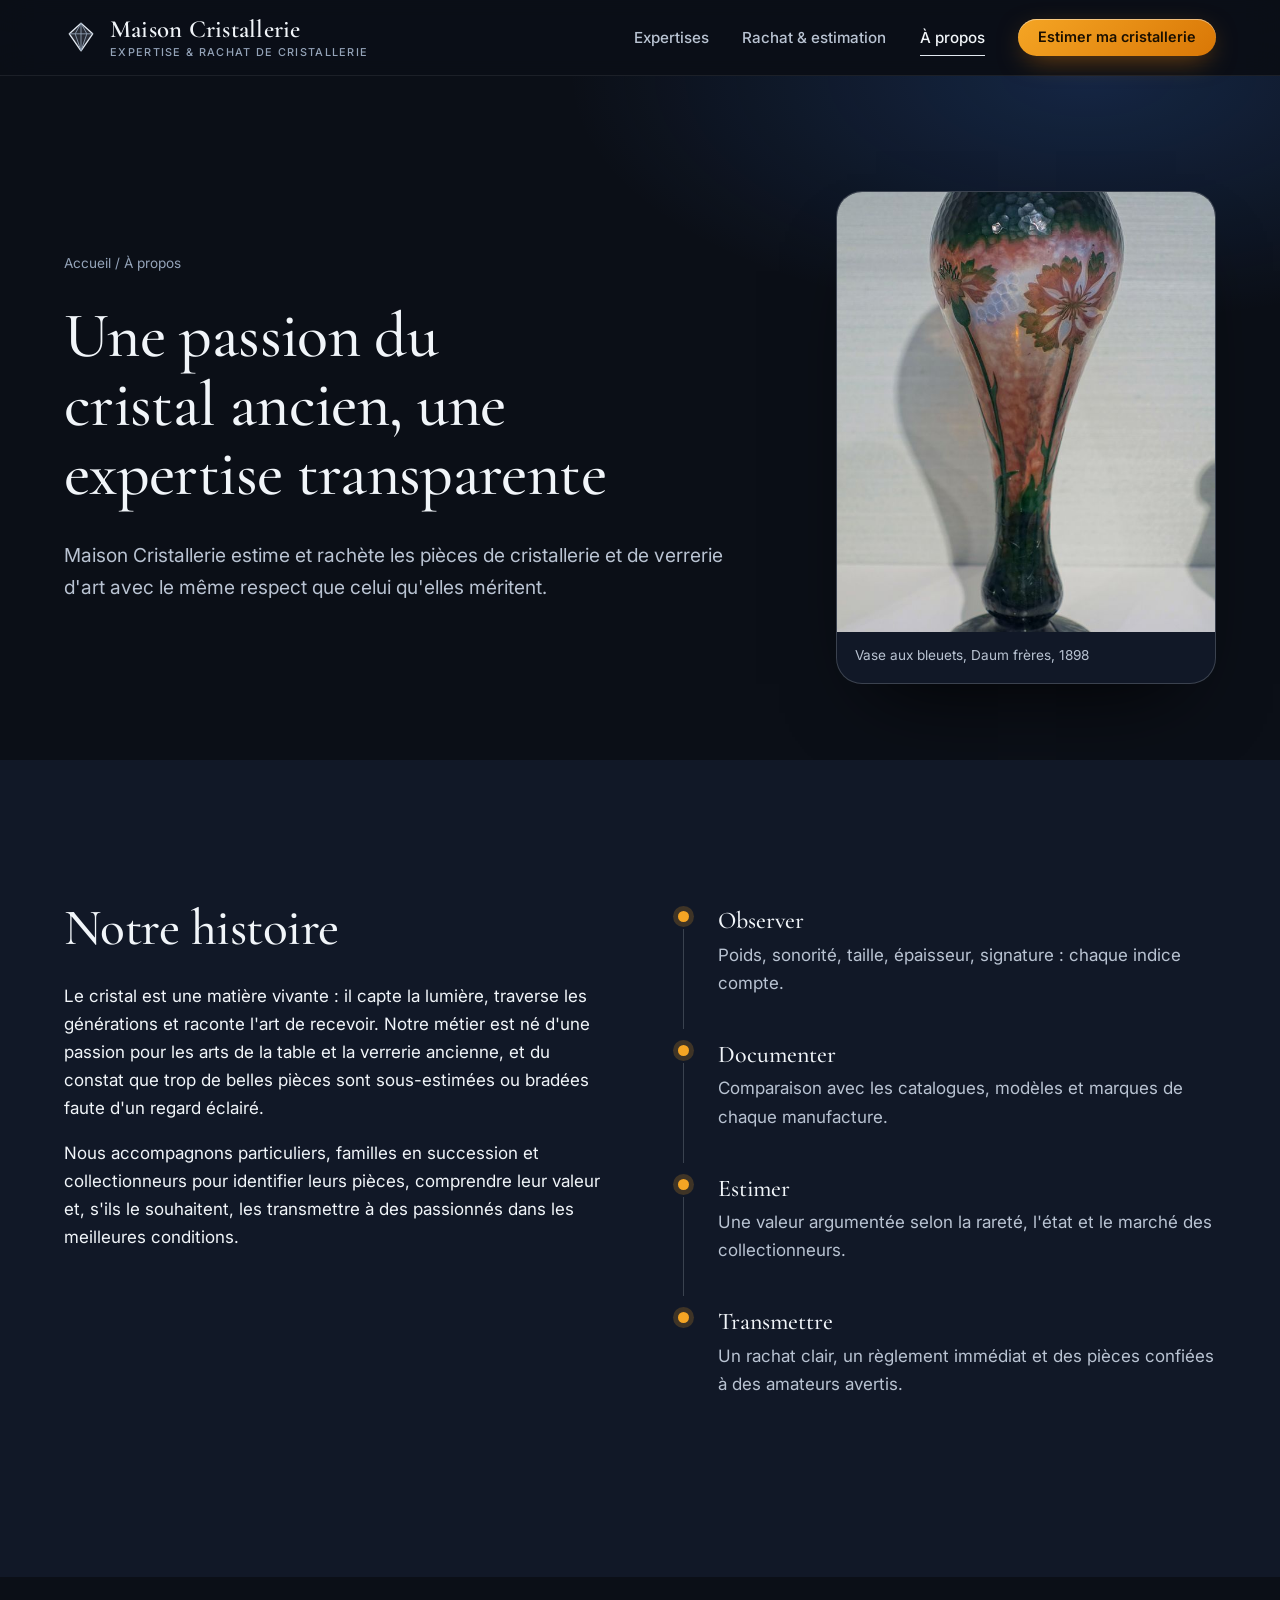
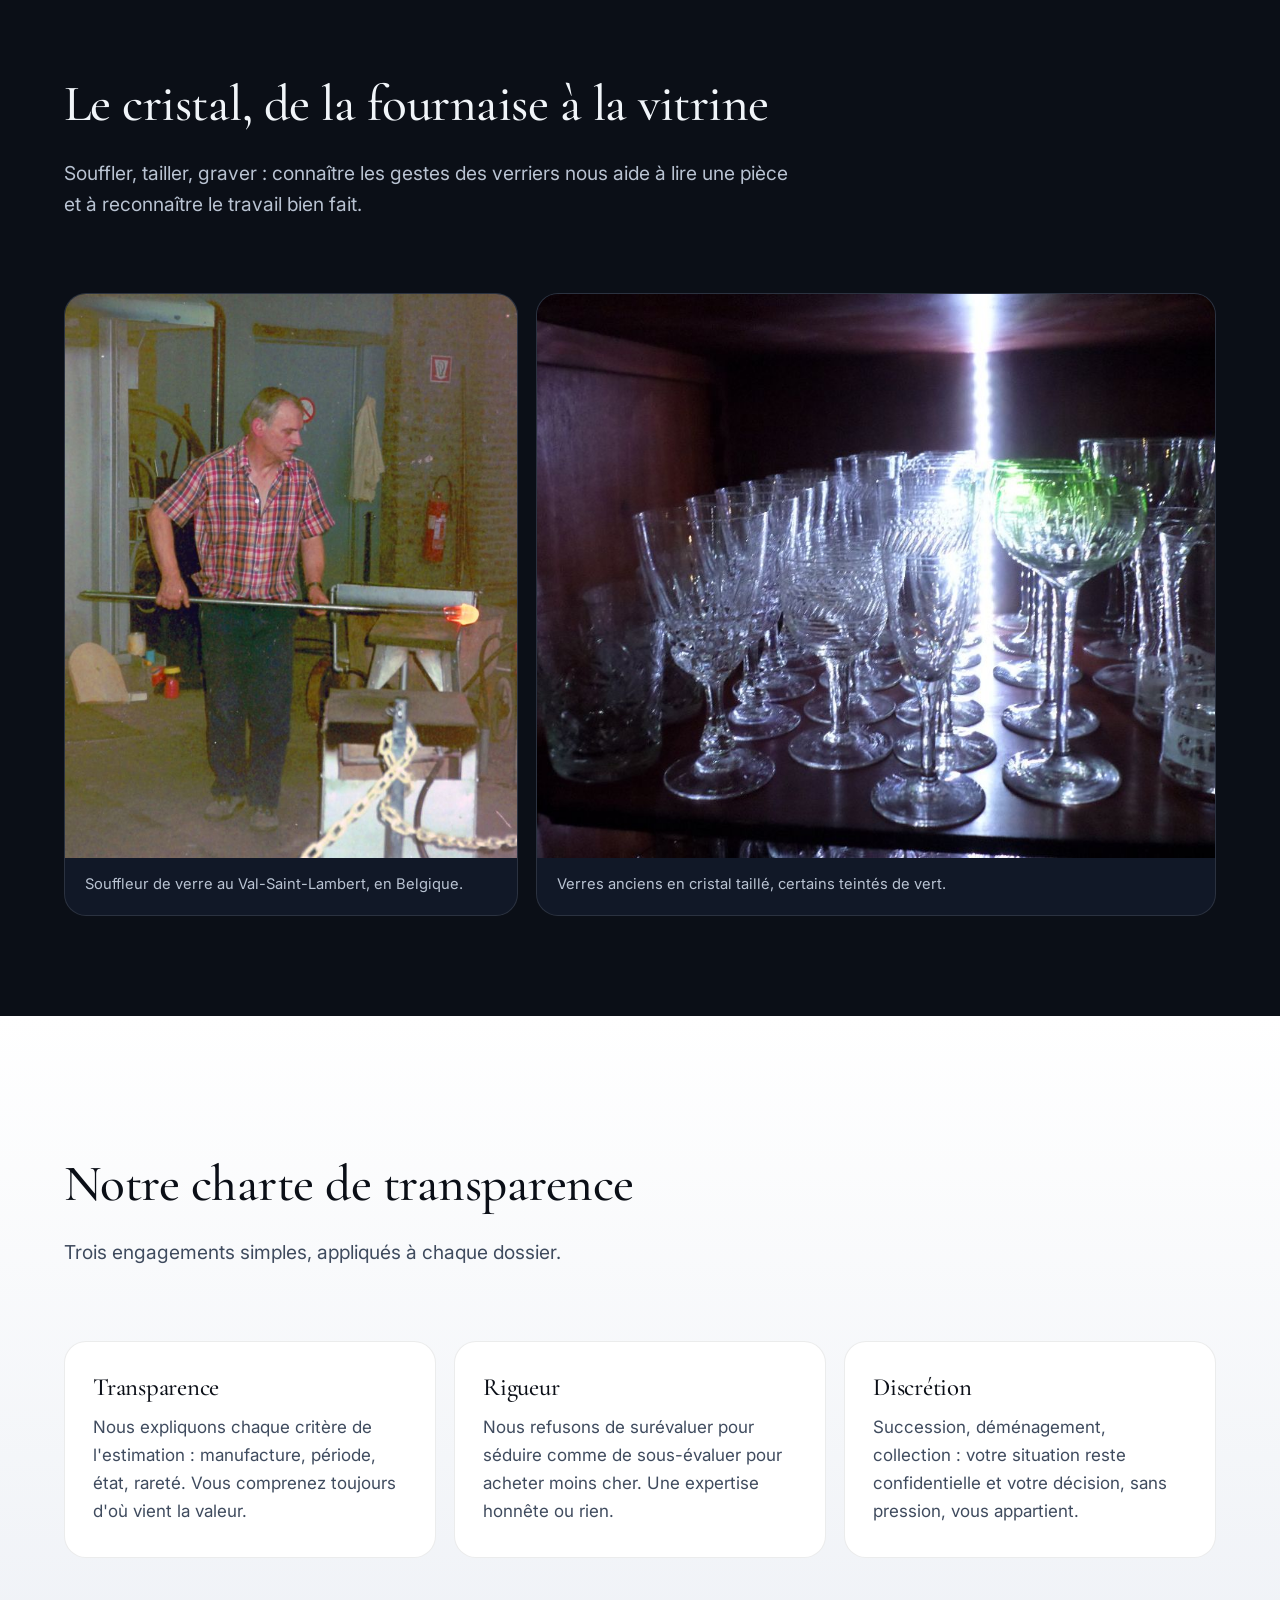
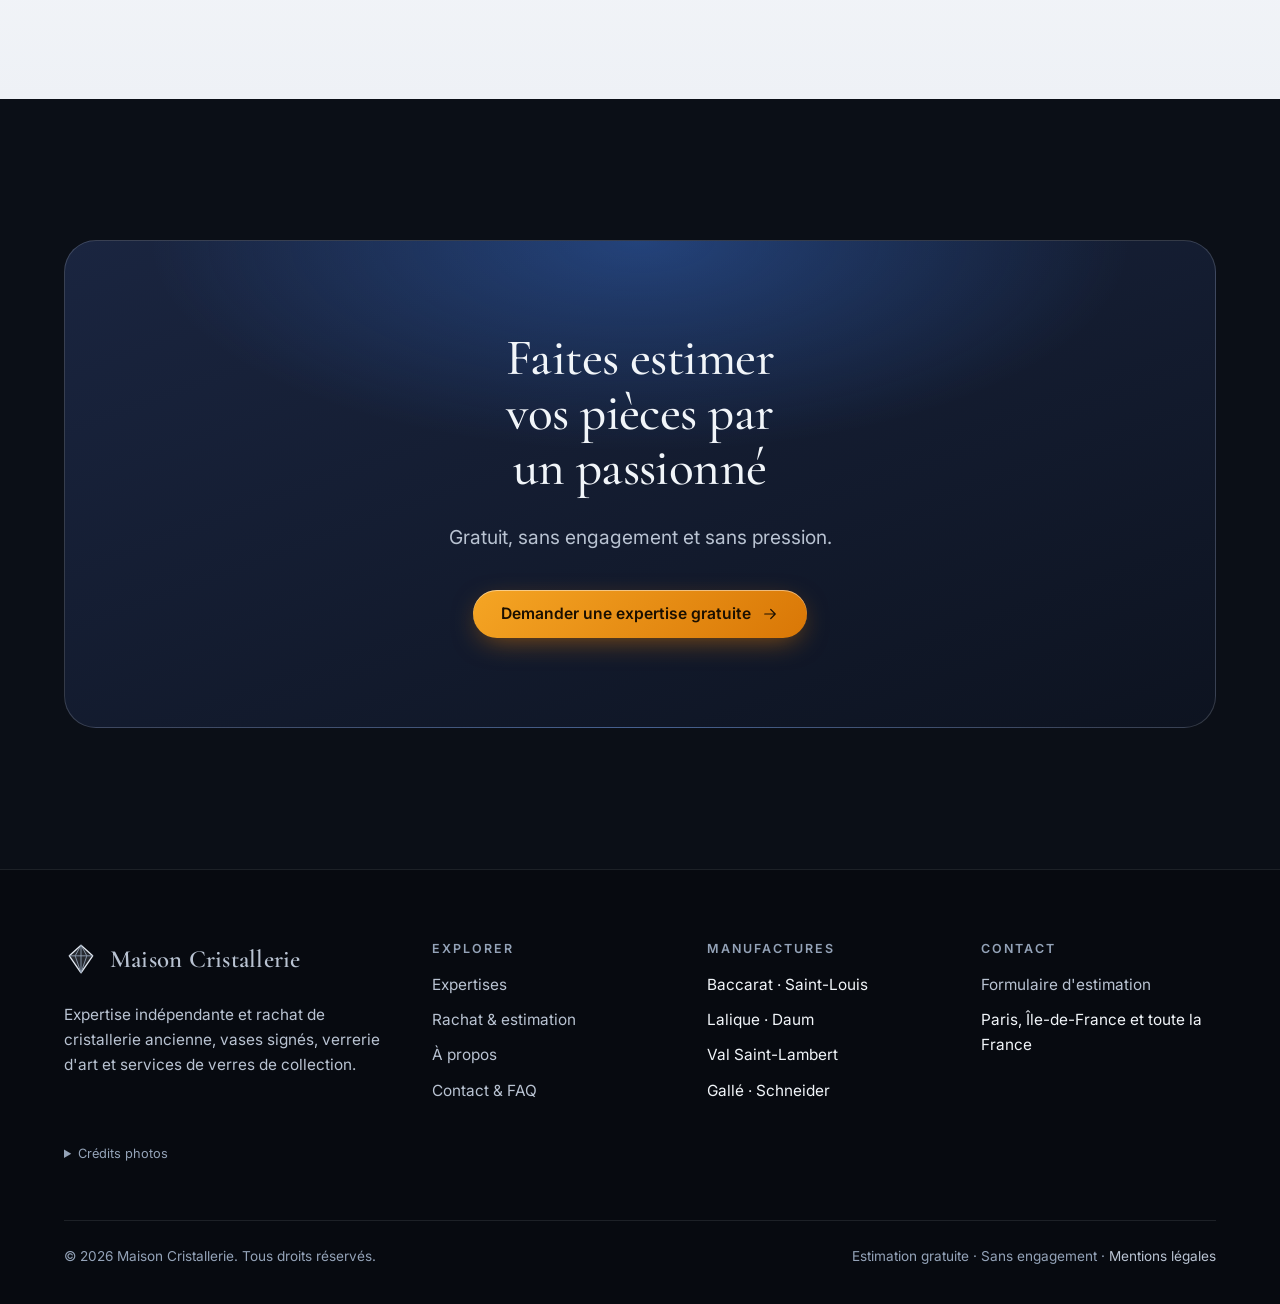
==== commit e19500f7: "Rename brand to Maison Cristallerie Co-Authored-By: Claude Sonnet 5.5 <noreply@anthropic.com> Claude" ====
--- a/a-propos/index.html
+++ b/a-propos/index.html
@@ -11,7 +11,7 @@
 <link rel="icon" href="../assets/img/favicon.svg" type="image/svg+xml">
 <meta property="og:type" content="website">
 <meta property="og:locale" content="fr_FR">
-<meta property="og:site_name" content="Maison Éclat">
+<meta property="og:site_name" content="Maison Cristallerie">
 <meta property="og:title" content="À propos : notre savoir-faire d'expert en cristal et verrerie ancienne">
 <meta property="og:description" content="Passionnés d'arts de la table et de verrerie ancienne, nous estimons et rachetons cristal, vases et verres de collection avec transparence, rigueur et discrétion.">
 <meta property="og:url" content="https://www.maison-eclat.fr/a-propos/">
@@ -22,13 +22,13 @@
 <link rel="stylesheet" href="https://fonts.googleapis.com/css2?family=Cormorant+Garamond:wght@400;500;600&family=Inter:wght@400;500;600&display=swap">
 <link rel="stylesheet" href="../assets/css/style.css">
 <script>document.documentElement.classList.add('js')</script>
-<script type="application/ld+json">[{"@context":"https://schema.org","@type":"WebSite","name":"Maison Éclat","url":"https://www.maison-eclat.fr/","inLanguage":"fr-FR"},{"@context":"https://schema.org","@type":"BreadcrumbList","itemListElement":[{"@type":"ListItem","position":1,"name":"Accueil","item":"https://www.maison-eclat.fr/"},{"@type":"ListItem","position":2,"name":"À propos","item":"https://www.maison-eclat.fr/a-propos/"}]}]</script>
+<script type="application/ld+json">[{"@context":"https://schema.org","@type":"WebSite","name":"Maison Cristallerie","url":"https://www.maison-eclat.fr/","inLanguage":"fr-FR"},{"@context":"https://schema.org","@type":"BreadcrumbList","itemListElement":[{"@type":"ListItem","position":1,"name":"Accueil","item":"https://www.maison-eclat.fr/"},{"@type":"ListItem","position":2,"name":"À propos","item":"https://www.maison-eclat.fr/a-propos/"}]}]</script>
 </head>
 <body>
 <a class="skip" href="#contenu">Aller au contenu</a>
 <header class="site-header">
   <div class="wrap header-in">
-    <a class="brand" href="../" aria-label="Maison Éclat — accueil"><svg viewBox="0 0 64 64" aria-hidden="true"><path d="M32 6 54 26 32 58 10 26Z" fill="rgba(226,232,240,.14)" stroke="#E2E8F0" stroke-width="2.5" stroke-linejoin="round"/><path d="M10 26H54M32 6V58M21 26 32 6 43 26M21 26 32 58 43 26" stroke="#94A3B8" stroke-width="1.6" fill="none" stroke-linejoin="round"/></svg><span class="brand-name">Maison Éclat<small>Expertise & rachat de cristallerie</small></span></a>
+    <a class="brand" href="../" aria-label="Maison Cristallerie — accueil"><svg viewBox="0 0 64 64" aria-hidden="true"><path d="M32 6 54 26 32 58 10 26Z" fill="rgba(226,232,240,.14)" stroke="#E2E8F0" stroke-width="2.5" stroke-linejoin="round"/><path d="M10 26H54M32 6V58M21 26 32 6 43 26M21 26 32 58 43 26" stroke="#94A3B8" stroke-width="1.6" fill="none" stroke-linejoin="round"/></svg><span class="brand-name">Maison Cristallerie<small>Expertise & rachat de cristallerie</small></span></a>
     <button class="menu-btn" aria-expanded="false" aria-controls="nav" aria-label="Menu"><span></span></button>
     <nav class="nav" id="nav" aria-label="Navigation principale"><a href="../expertises/">Expertises</a><a href="../estimation/">Rachat & estimation</a><a href="../a-propos/" aria-current="page">À propos</a><a class="btn btn--sm" href="../estimation/">Estimer ma cristallerie</a></nav>
   </div>
@@ -38,7 +38,7 @@
 <section class="page-hero"><div class="wrap has-photo"><div>
   <p class="crumbs"><a href="../">Accueil</a> / À propos</p>
   <h1 data-reveal style="--i:0">Une passion du cristal ancien, une expertise transparente</h1>
-  <p class="lead" data-reveal style="--i:1">Maison Éclat estime et rachète les pièces de cristallerie et de verrerie d'art avec le même respect que celui qu'elles méritent.</p>
+  <p class="lead" data-reveal style="--i:1">Maison Cristallerie estime et rachète les pièces de cristallerie et de verrerie d'art avec le même respect que celui qu'elles méritent.</p>
 </div><figure class="hero-fig" data-reveal style="--i:2"><img src="../assets/photos/vase-daum-bleuets.jpg" width="646" height="1000" alt="Vase aux bleuets des frères Daum, Nancy, 1898" style="object-position:50% 35%" fetchpriority="high" decoding="async"><figcaption>Vase aux bleuets, Daum frères, 1898</figcaption></figure></div></section>
 
 <section class="section section--alt" aria-labelledby="histoire"><div class="wrap split" style="align-items:start">
@@ -88,7 +88,7 @@
   <div class="wrap">
     <div class="foot-grid">
       <div>
-        <a class="brand" href="../"><svg viewBox="0 0 64 64" aria-hidden="true"><path d="M32 6 54 26 32 58 10 26Z" fill="rgba(226,232,240,.14)" stroke="#E2E8F0" stroke-width="2.5" stroke-linejoin="round"/><path d="M10 26H54M32 6V58M21 26 32 6 43 26M21 26 32 58 43 26" stroke="#94A3B8" stroke-width="1.6" fill="none" stroke-linejoin="round"/></svg><span class="brand-name">Maison Éclat</span></a>
+        <a class="brand" href="../"><svg viewBox="0 0 64 64" aria-hidden="true"><path d="M32 6 54 26 32 58 10 26Z" fill="rgba(226,232,240,.14)" stroke="#E2E8F0" stroke-width="2.5" stroke-linejoin="round"/><path d="M10 26H54M32 6V58M21 26 32 6 43 26M21 26 32 58 43 26" stroke="#94A3B8" stroke-width="1.6" fill="none" stroke-linejoin="round"/></svg><span class="brand-name">Maison Cristallerie</span></a>
         <p style="margin-top:18px">Expertise indépendante et rachat de cristallerie ancienne, vases signés, verrerie d'art et services de verres de collection.</p>
       </div>
       <div><h2>Explorer</h2><ul><li><a href="../expertises/">Expertises</a></li><li><a href="../estimation/">Rachat & estimation</a></li><li><a href="../a-propos/">À propos</a></li><li><a href="../contact/">Contact & FAQ</a></li></ul></div>
@@ -96,7 +96,7 @@
       <div><h2>Contact</h2><ul><li><a href="../estimation/">Formulaire d'estimation</a></li><li>Paris, Île-de-France et toute la France</li></ul></div>
     </div>
     <details class="credits"><summary>Crédits photos</summary><ul><li>« <a href="https://commons.wikimedia.org/wiki/File:Vase_with_cornflowers,_Daum_Freres,_Nancy,_1898,_glass_-_Hessisches_Landesmuseum_Darmstadt_-_Darmstadt,_Germany_-_DSC00907.jpg" rel="noopener" target="_blank">Vase with cornflowers, Daum Freres, Nancy, 1898, glass - Hessisches La</a> », Daderot, CC0, via Wikimedia Commons.</li><li>« <a href="https://commons.wikimedia.org/wiki/File:Val-Saint-Lambert_Souffleur_02.jpg" rel="noopener" target="_blank">Val-Saint-Lambert Souffleur 02</a> », Danielbaise, CC BY-SA 4.0, via Wikimedia Commons.</li><li>« <a href="https://commons.wikimedia.org/wiki/File:Crystal_glasses_from_middle-Europe.JPG" rel="noopener" target="_blank">Crystal glasses from middle-Europe</a> », Tomkimart, CC BY-SA 4.0, via Wikimedia Commons.</li></ul></details>
-    <div class="foot-bottom"><span>© <span id="y">2026</span> Maison Éclat. Tous droits réservés.</span><span>Estimation gratuite · Sans engagement · <a href="../mentions-legales/">Mentions légales</a></span></div>
+    <div class="foot-bottom"><span>© <span id="y">2026</span> Maison Cristallerie. Tous droits réservés.</span><span>Estimation gratuite · Sans engagement · <a href="../mentions-legales/">Mentions légales</a></span></div>
   </div>
 </footer>
 <script src="../assets/js/main.js" defer></script>
--- a/assets/css/style.css
+++ b/assets/css/style.css
@@ -1,4 +1,4 @@
-/* Maison Éclat — feuille de style unique. Tokens de mouvement inspirés de transitions.dev */
+/* Maison Cristallerie — feuille de style unique. Tokens de mouvement inspirés de transitions.dev */
 :root {
   --bg: #0b0f17;
   --bg-2: #111827;
@@ -439,3 +439,16 @@
   .est-aside { position: static; }
   .est-card { order: -1; }
 }
+
+/* Cartes manufactures : cadrage portrait pour voir chaque pièce en entier */
+.house-img { aspect-ratio: 4 / 5; }
+.house--wide .house-img { aspect-ratio: auto; flex: 1 1 auto; min-height: 260px; }
+.house--banner .house-img { aspect-ratio: auto; }
+
+/* Duo de photos : même hauteur */
+.duo { align-items: stretch; }
+.duo .fig { display: flex; flex-direction: column; }
+.duo .fig img { flex: 1 1 auto; min-height: 0; }
+.duo .fig:first-child img { aspect-ratio: 4 / 5; }
+.duo .fig:last-child img { aspect-ratio: auto; }
+@media (max-width: 900px) { .duo .fig:last-child img { aspect-ratio: 4 / 3; } }
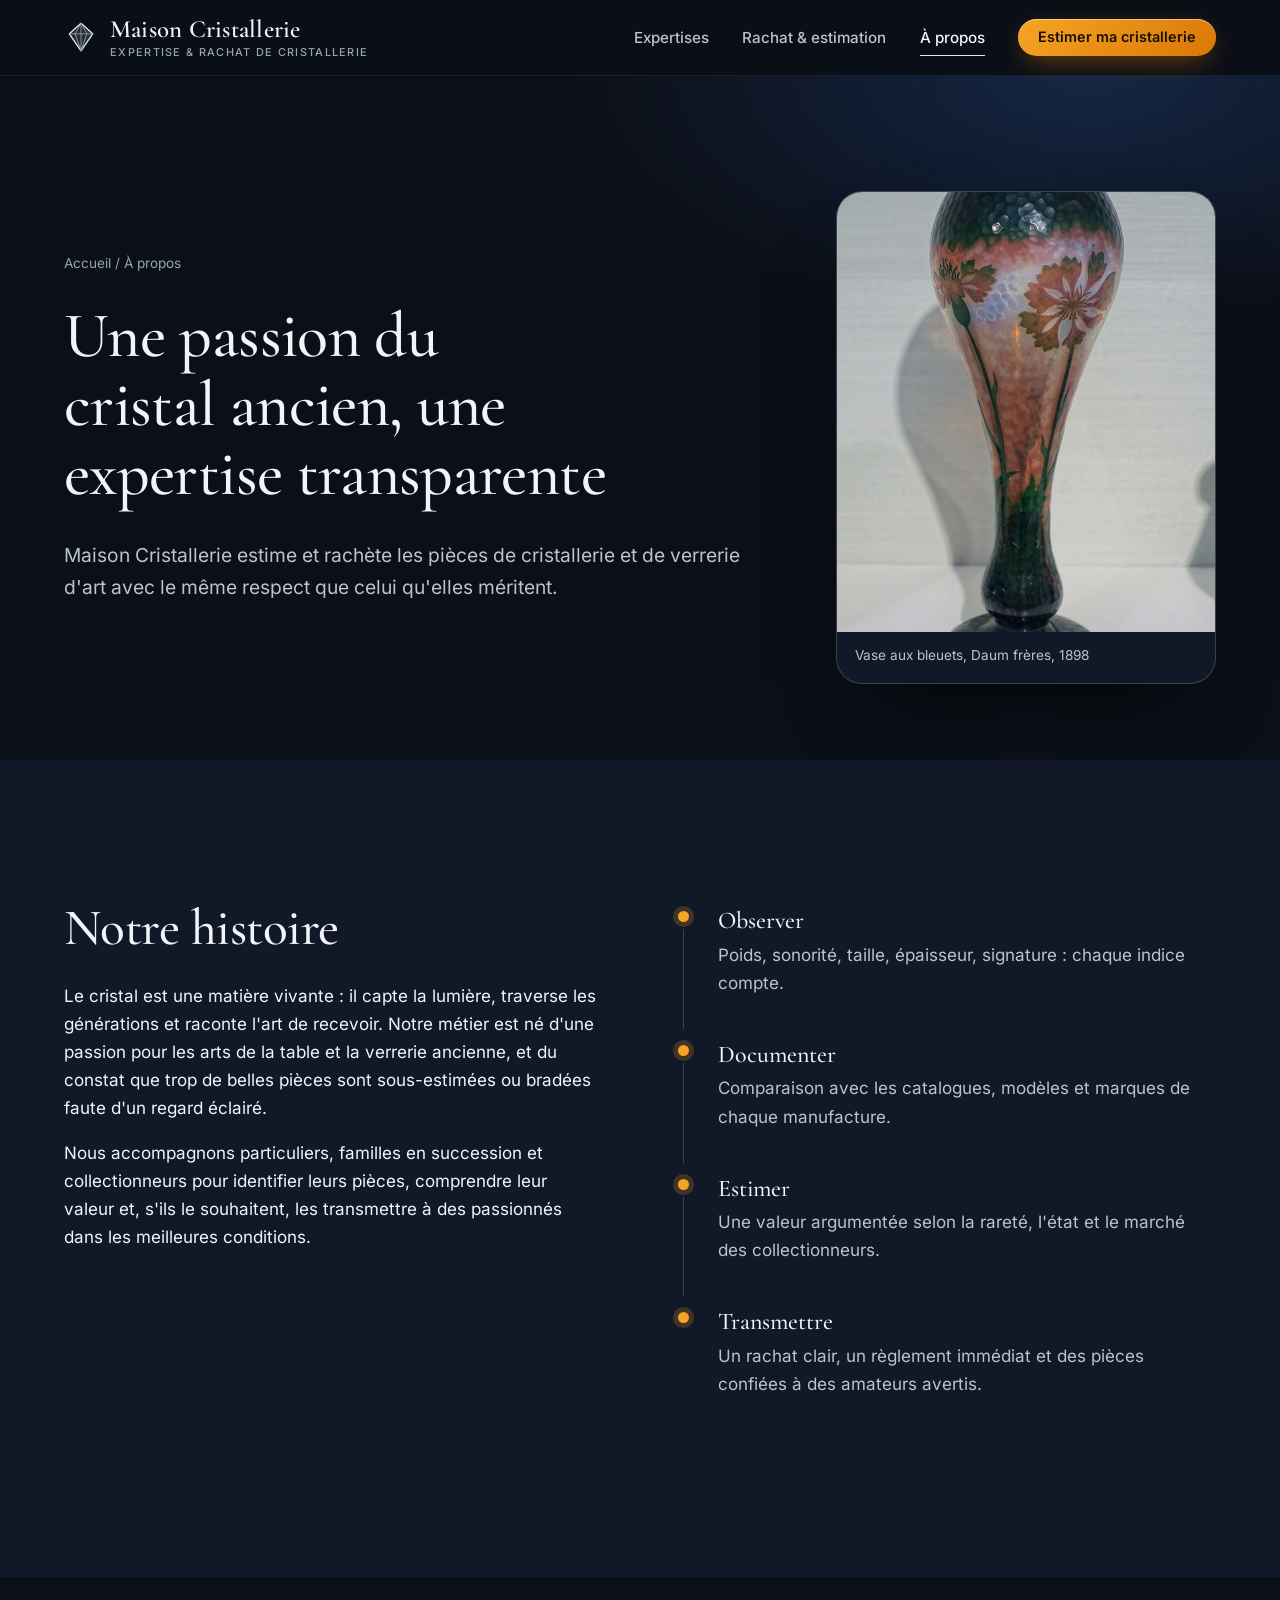
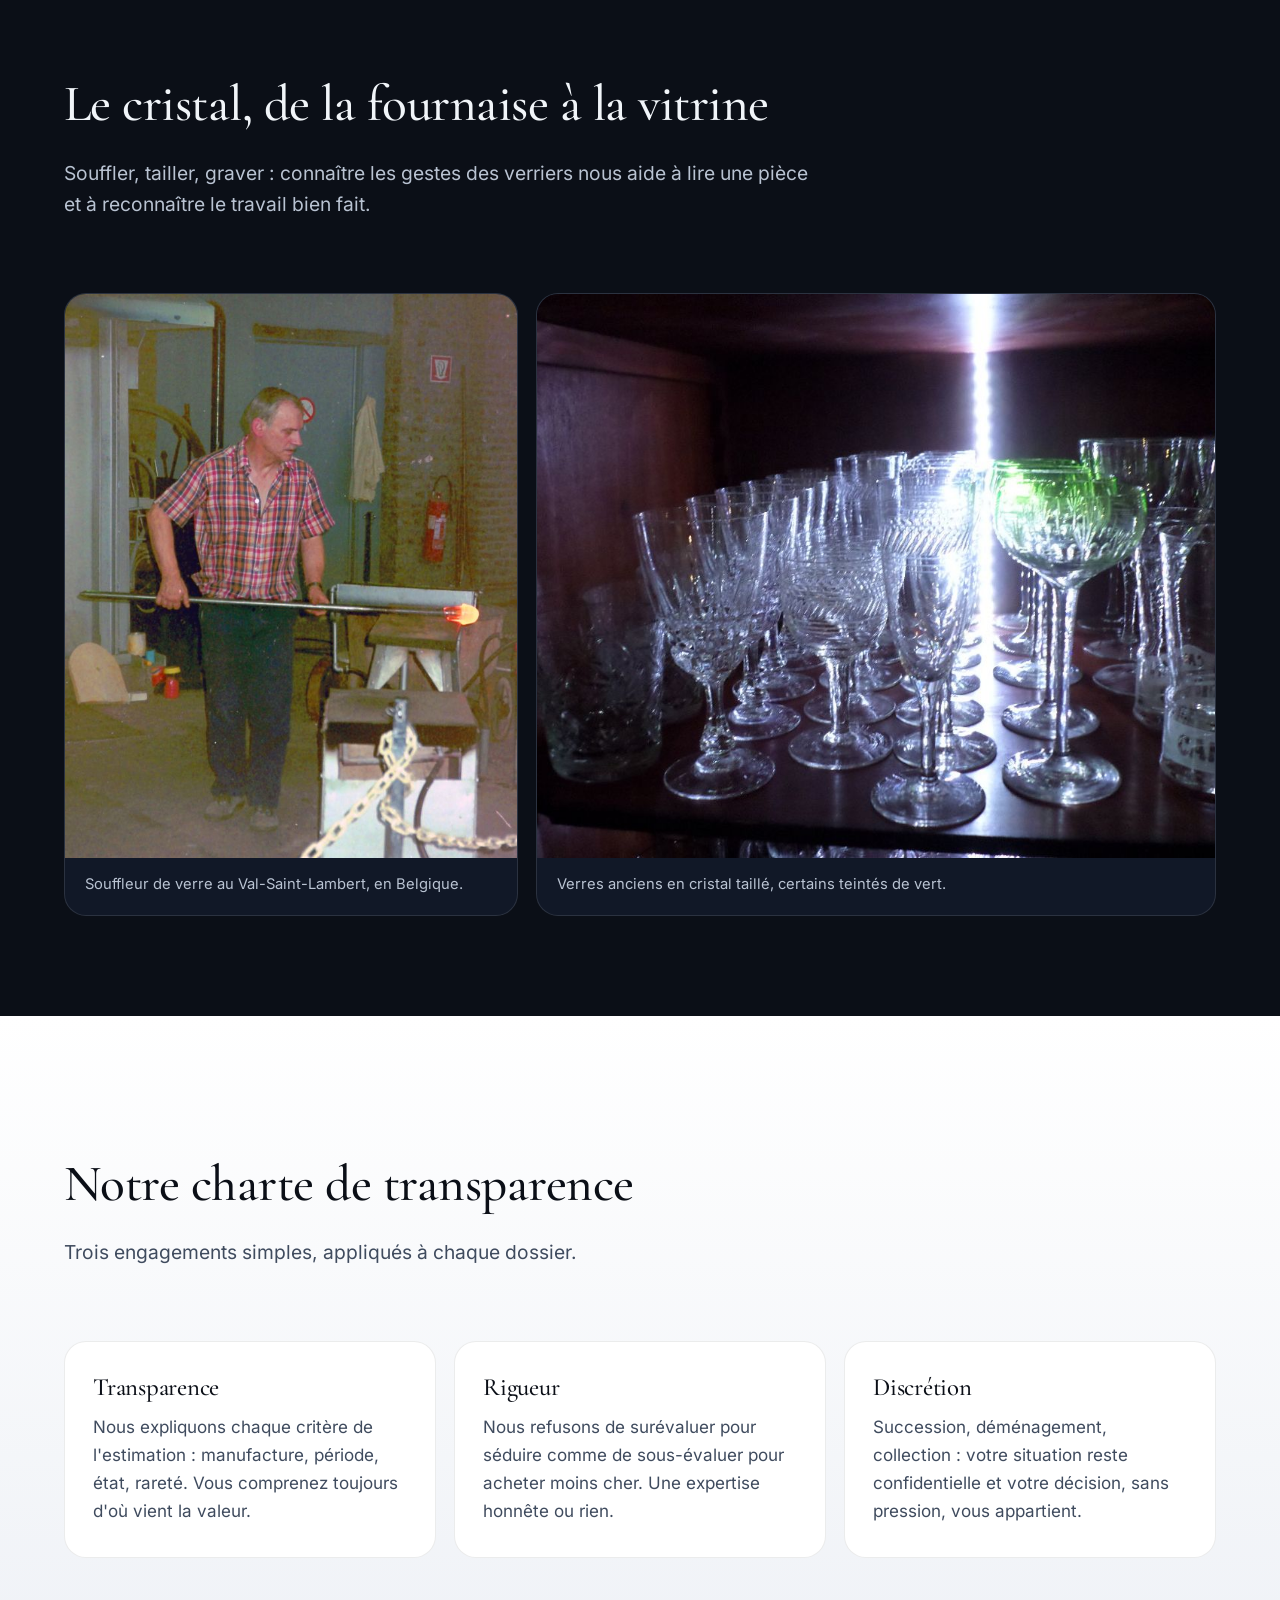
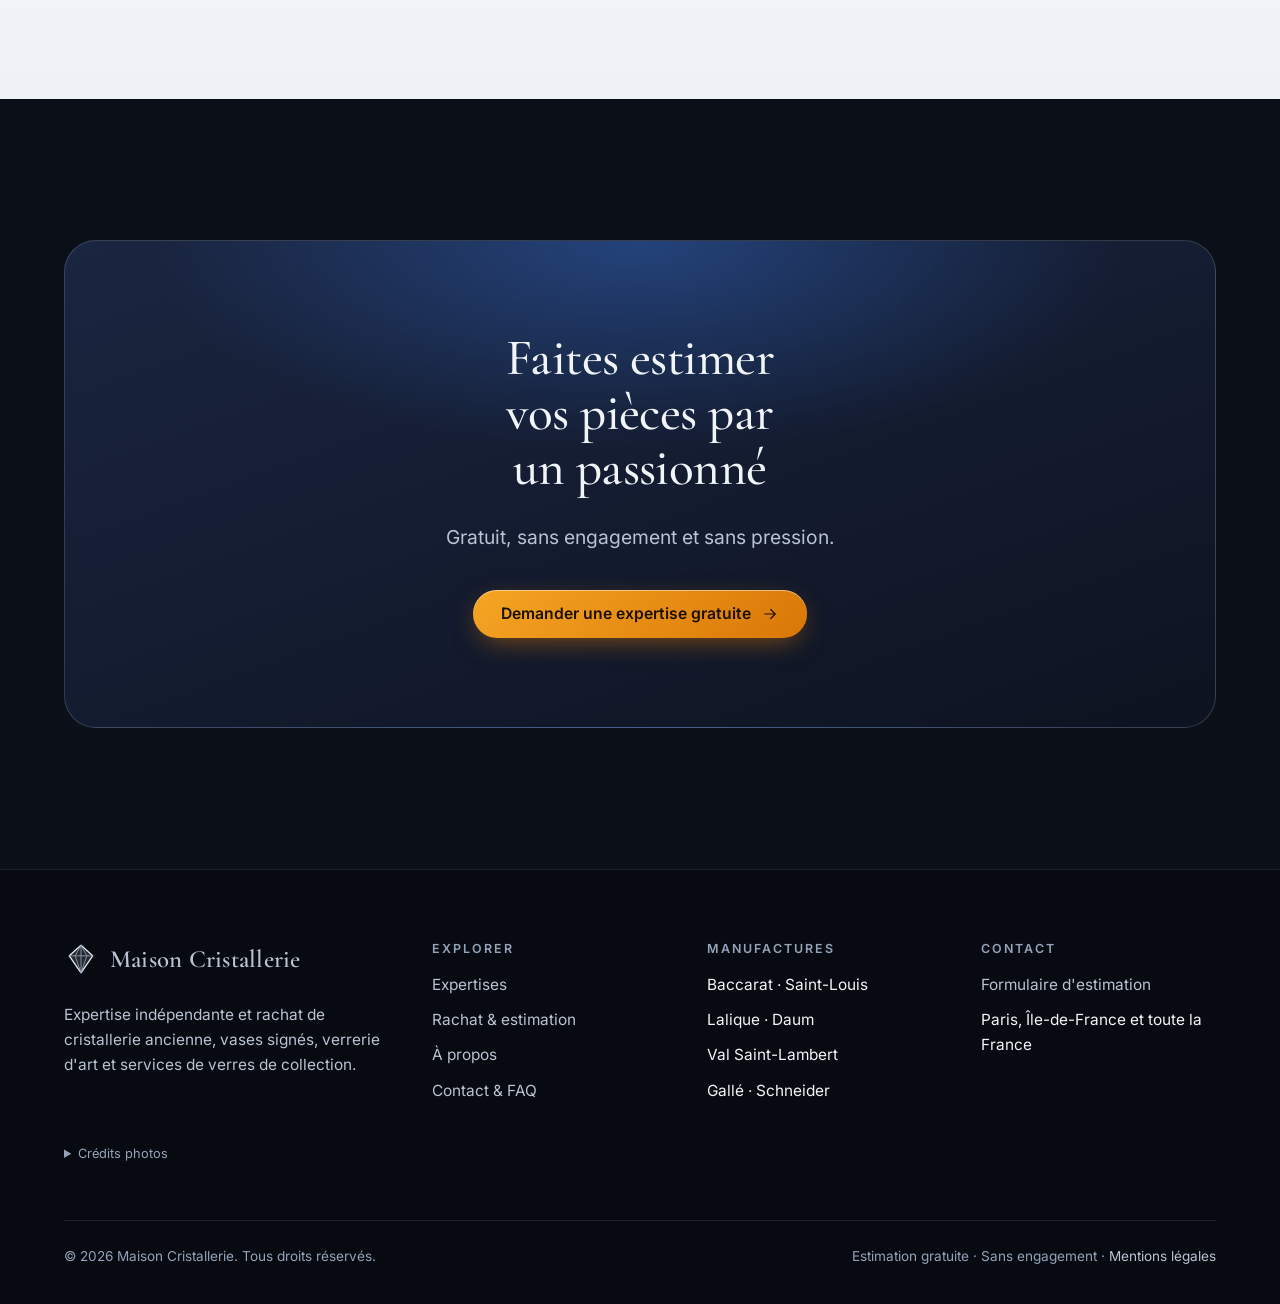
==== commit bba9ecff: "SEO: shorter titles/descriptions, self-hosted fonts, JPG OG image, PNG favicons, noindex on vercel.a" ====
--- a/a-propos/index.html
+++ b/a-propos/index.html
@@ -3,26 +3,30 @@
 <head>
 <meta charset="utf-8">
 <meta name="viewport" content="width=device-width, initial-scale=1">
-<title>À propos : notre savoir-faire d'expert en cristal et verrerie ancienne</title>
-<meta name="description" content="Passionnés d'arts de la table et de verrerie ancienne, nous estimons et rachetons cristal, vases et verres de collection avec transparence, rigueur et discrétion.">
+<title>À propos | Maison Cristallerie, rachat de cristal ancien</title>
+<meta name="description" content="Passionnés d'arts de la table et de verrerie ancienne, nous estimons et rachetons cristal et verres de collection, avec transparence et discrétion.">
 <meta name="robots" content="index, follow, max-image-preview:large">
 <meta name="theme-color" content="#0B0F17">
-<link rel="canonical" href="https://www.maison-eclat.fr/a-propos/">
+<link rel="canonical" href="https://www.maison-cristallerie.fr/a-propos/">
 <link rel="icon" href="../assets/img/favicon.svg" type="image/svg+xml">
+<link rel="icon" href="../assets/img/favicon-48.png" type="image/png" sizes="48x48">
+<link rel="apple-touch-icon" href="../assets/img/apple-touch-icon.png">
 <meta property="og:type" content="website">
 <meta property="og:locale" content="fr_FR">
 <meta property="og:site_name" content="Maison Cristallerie">
-<meta property="og:title" content="À propos : notre savoir-faire d'expert en cristal et verrerie ancienne">
-<meta property="og:description" content="Passionnés d'arts de la table et de verrerie ancienne, nous estimons et rachetons cristal, vases et verres de collection avec transparence, rigueur et discrétion.">
-<meta property="og:url" content="https://www.maison-eclat.fr/a-propos/">
-<meta property="og:image" content="https://www.maison-eclat.fr/assets/img/carafe.svg">
+<meta property="og:title" content="À propos | Maison Cristallerie, rachat de cristal ancien">
+<meta property="og:description" content="Passionnés d'arts de la table et de verrerie ancienne, nous estimons et rachetons cristal et verres de collection, avec transparence et discrétion.">
+<meta property="og:url" content="https://www.maison-cristallerie.fr/a-propos/">
+<meta property="og:image" content="https://www.maison-cristallerie.fr/assets/img/og-cristal.jpg">
+<meta property="og:image:width" content="1200">
+<meta property="og:image:height" content="630">
 <meta name="twitter:card" content="summary_large_image">
-<link rel="preconnect" href="https://fonts.googleapis.com">
-<link rel="preconnect" href="https://fonts.gstatic.com" crossorigin>
-<link rel="stylesheet" href="https://fonts.googleapis.com/css2?family=Cormorant+Garamond:wght@400;500;600&family=Inter:wght@400;500;600&display=swap">
+<link rel="preload" href="../assets/fonts/inter-400-latin.woff2" as="font" type="font/woff2" crossorigin>
+<link rel="preload" href="../assets/fonts/cormorant-garamond-400-latin.woff2" as="font" type="font/woff2" crossorigin>
+<link rel="stylesheet" href="../assets/css/fonts.css">
 <link rel="stylesheet" href="../assets/css/style.css">
 <script>document.documentElement.classList.add('js')</script>
-<script type="application/ld+json">[{"@context":"https://schema.org","@type":"WebSite","name":"Maison Cristallerie","url":"https://www.maison-eclat.fr/","inLanguage":"fr-FR"},{"@context":"https://schema.org","@type":"BreadcrumbList","itemListElement":[{"@type":"ListItem","position":1,"name":"Accueil","item":"https://www.maison-eclat.fr/"},{"@type":"ListItem","position":2,"name":"À propos","item":"https://www.maison-eclat.fr/a-propos/"}]}]</script>
+<script type="application/ld+json">[{"@context":"https://schema.org","@type":"WebSite","name":"Maison Cristallerie","url":"https://www.maison-cristallerie.fr/","inLanguage":"fr-FR"},{"@context":"https://schema.org","@type":"BreadcrumbList","itemListElement":[{"@type":"ListItem","position":1,"name":"Accueil","item":"https://www.maison-cristallerie.fr/"},{"@type":"ListItem","position":2,"name":"À propos","item":"https://www.maison-cristallerie.fr/a-propos/"}]}]</script>
 </head>
 <body>
 <a class="skip" href="#contenu">Aller au contenu</a>
--- a/assets/css/fonts.css
+++ b/assets/css/fonts.css
@@ -0,0 +1,12 @@
+@font-face { font-family: 'Cormorant Garamond'; font-style: normal; font-weight: 400; font-display: swap; src: url(../fonts/cormorant-garamond-400-latin-ext.woff2) format('woff2'); unicode-range: U+0100-02BA, U+02BD-02C5, U+02C7-02CC, U+02CE-02D7, U+02DD-02FF, U+0304, U+0308, U+0329, U+1D00-1DBF, U+1E00-1E9F, U+1EF2-1EFF, U+2020, U+20A0-20AB, U+20AD-20C4, U+2113, U+2C60-2C7F, U+A720-A7FF; }
+@font-face { font-family: 'Cormorant Garamond'; font-style: normal; font-weight: 400; font-display: swap; src: url(../fonts/cormorant-garamond-400-latin.woff2) format('woff2'); unicode-range: U+0000-00FF, U+0131, U+0152-0153, U+02BB-02BC, U+02C6, U+02DA, U+02DC, U+0304, U+0308, U+0329, U+2000-206F, U+20AC, U+2122, U+2191, U+2193, U+2212, U+2215, U+FEFF, U+FFFD; }
+@font-face { font-family: 'Cormorant Garamond'; font-style: normal; font-weight: 500; font-display: swap; src: url(../fonts/cormorant-garamond-400-latin-ext.woff2) format('woff2'); unicode-range: U+0100-02BA, U+02BD-02C5, U+02C7-02CC, U+02CE-02D7, U+02DD-02FF, U+0304, U+0308, U+0329, U+1D00-1DBF, U+1E00-1E9F, U+1EF2-1EFF, U+2020, U+20A0-20AB, U+20AD-20C4, U+2113, U+2C60-2C7F, U+A720-A7FF; }
+@font-face { font-family: 'Cormorant Garamond'; font-style: normal; font-weight: 500; font-display: swap; src: url(../fonts/cormorant-garamond-400-latin.woff2) format('woff2'); unicode-range: U+0000-00FF, U+0131, U+0152-0153, U+02BB-02BC, U+02C6, U+02DA, U+02DC, U+0304, U+0308, U+0329, U+2000-206F, U+20AC, U+2122, U+2191, U+2193, U+2212, U+2215, U+FEFF, U+FFFD; }
+@font-face { font-family: 'Cormorant Garamond'; font-style: normal; font-weight: 600; font-display: swap; src: url(../fonts/cormorant-garamond-400-latin-ext.woff2) format('woff2'); unicode-range: U+0100-02BA, U+02BD-02C5, U+02C7-02CC, U+02CE-02D7, U+02DD-02FF, U+0304, U+0308, U+0329, U+1D00-1DBF, U+1E00-1E9F, U+1EF2-1EFF, U+2020, U+20A0-20AB, U+20AD-20C4, U+2113, U+2C60-2C7F, U+A720-A7FF; }
+@font-face { font-family: 'Cormorant Garamond'; font-style: normal; font-weight: 600; font-display: swap; src: url(../fonts/cormorant-garamond-400-latin.woff2) format('woff2'); unicode-range: U+0000-00FF, U+0131, U+0152-0153, U+02BB-02BC, U+02C6, U+02DA, U+02DC, U+0304, U+0308, U+0329, U+2000-206F, U+20AC, U+2122, U+2191, U+2193, U+2212, U+2215, U+FEFF, U+FFFD; }
+@font-face { font-family: 'Inter'; font-style: normal; font-weight: 400; font-display: swap; src: url(../fonts/inter-400-latin-ext.woff2) format('woff2'); unicode-range: U+0100-02BA, U+02BD-02C5, U+02C7-02CC, U+02CE-02D7, U+02DD-02FF, U+0304, U+0308, U+0329, U+1D00-1DBF, U+1E00-1E9F, U+1EF2-1EFF, U+2020, U+20A0-20AB, U+20AD-20C4, U+2113, U+2C60-2C7F, U+A720-A7FF; }
+@font-face { font-family: 'Inter'; font-style: normal; font-weight: 400; font-display: swap; src: url(../fonts/inter-400-latin.woff2) format('woff2'); unicode-range: U+0000-00FF, U+0131, U+0152-0153, U+02BB-02BC, U+02C6, U+02DA, U+02DC, U+0304, U+0308, U+0329, U+2000-206F, U+20AC, U+2122, U+2191, U+2193, U+2212, U+2215, U+FEFF, U+FFFD; }
+@font-face { font-family: 'Inter'; font-style: normal; font-weight: 500; font-display: swap; src: url(../fonts/inter-400-latin-ext.woff2) format('woff2'); unicode-range: U+0100-02BA, U+02BD-02C5, U+02C7-02CC, U+02CE-02D7, U+02DD-02FF, U+0304, U+0308, U+0329, U+1D00-1DBF, U+1E00-1E9F, U+1EF2-1EFF, U+2020, U+20A0-20AB, U+20AD-20C4, U+2113, U+2C60-2C7F, U+A720-A7FF; }
+@font-face { font-family: 'Inter'; font-style: normal; font-weight: 500; font-display: swap; src: url(../fonts/inter-400-latin.woff2) format('woff2'); unicode-range: U+0000-00FF, U+0131, U+0152-0153, U+02BB-02BC, U+02C6, U+02DA, U+02DC, U+0304, U+0308, U+0329, U+2000-206F, U+20AC, U+2122, U+2191, U+2193, U+2212, U+2215, U+FEFF, U+FFFD; }
+@font-face { font-family: 'Inter'; font-style: normal; font-weight: 600; font-display: swap; src: url(../fonts/inter-400-latin-ext.woff2) format('woff2'); unicode-range: U+0100-02BA, U+02BD-02C5, U+02C7-02CC, U+02CE-02D7, U+02DD-02FF, U+0304, U+0308, U+0329, U+1D00-1DBF, U+1E00-1E9F, U+1EF2-1EFF, U+2020, U+20A0-20AB, U+20AD-20C4, U+2113, U+2C60-2C7F, U+A720-A7FF; }
+@font-face { font-family: 'Inter'; font-style: normal; font-weight: 600; font-display: swap; src: url(../fonts/inter-400-latin.woff2) format('woff2'); unicode-range: U+0000-00FF, U+0131, U+0152-0153, U+02BB-02BC, U+02C6, U+02DA, U+02DC, U+0304, U+0308, U+0329, U+2000-206F, U+20AC, U+2122, U+2191, U+2193, U+2212, U+2215, U+FEFF, U+FFFD; }
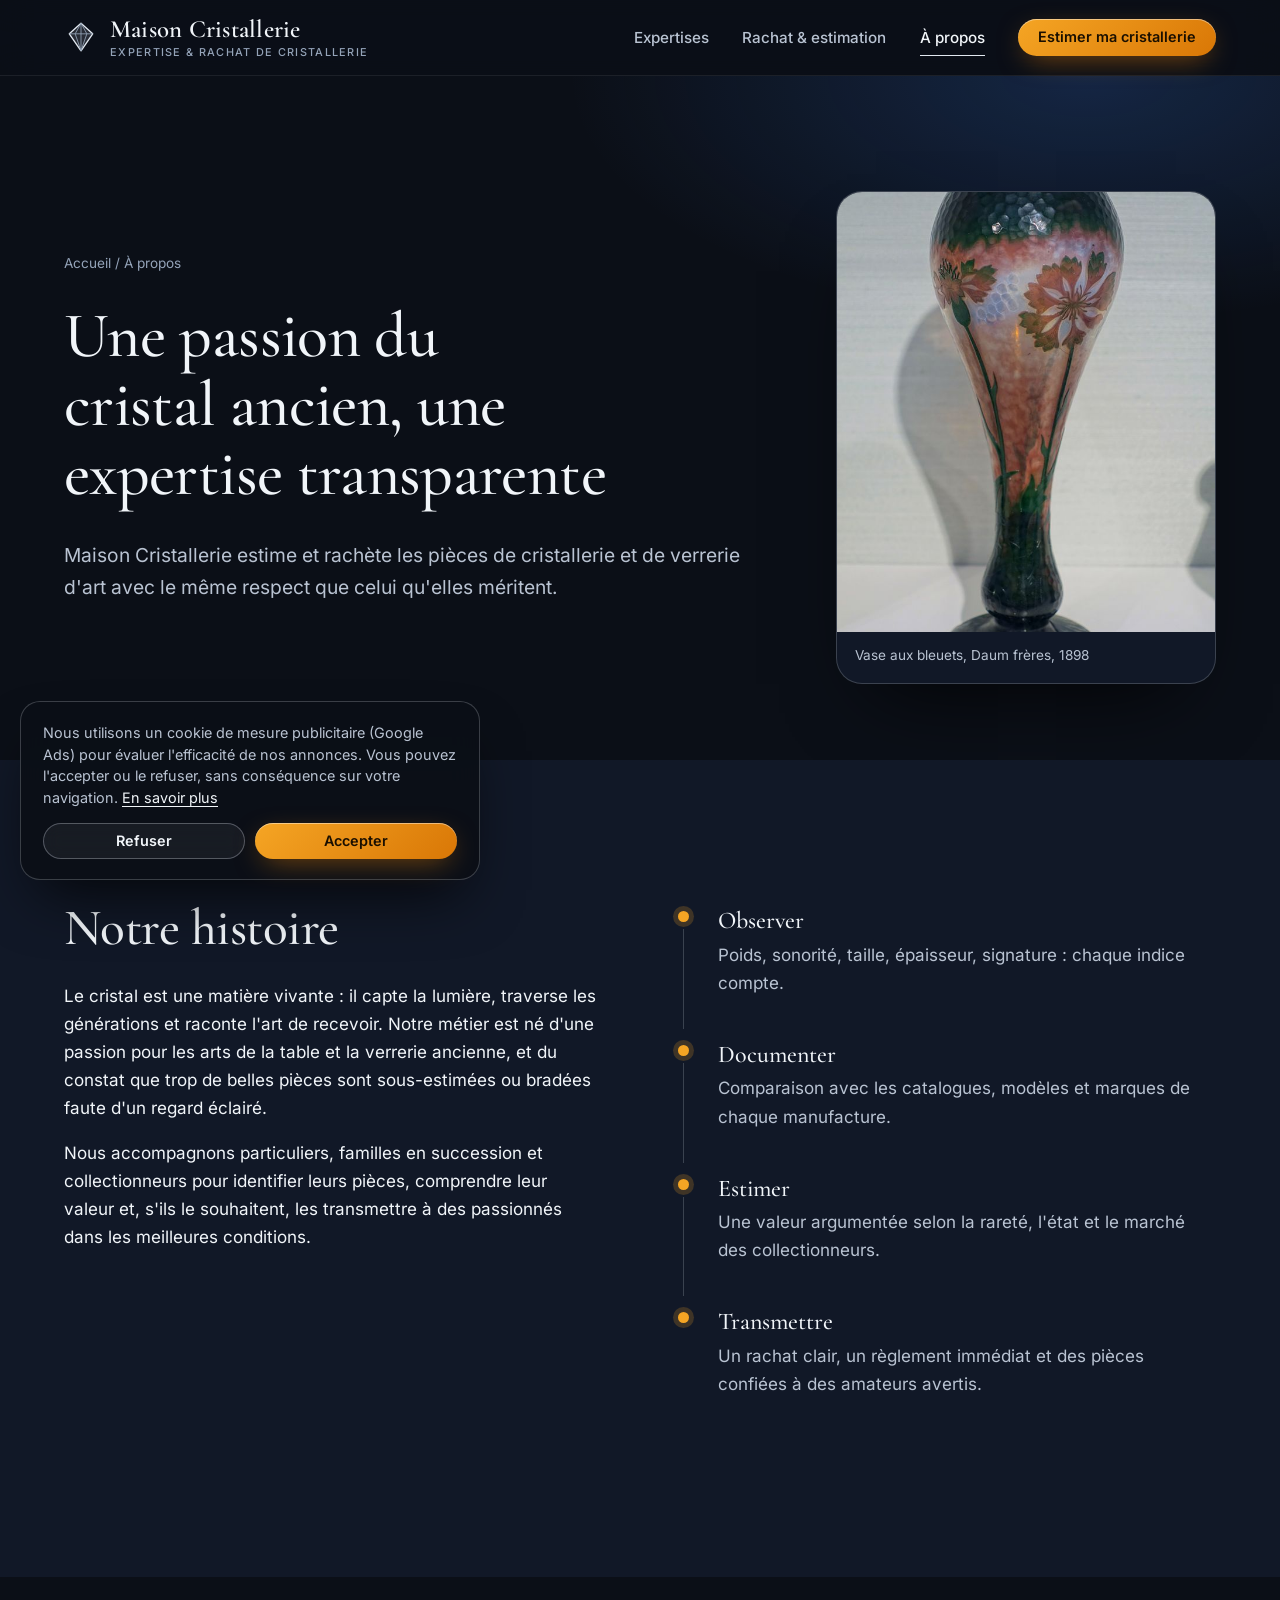
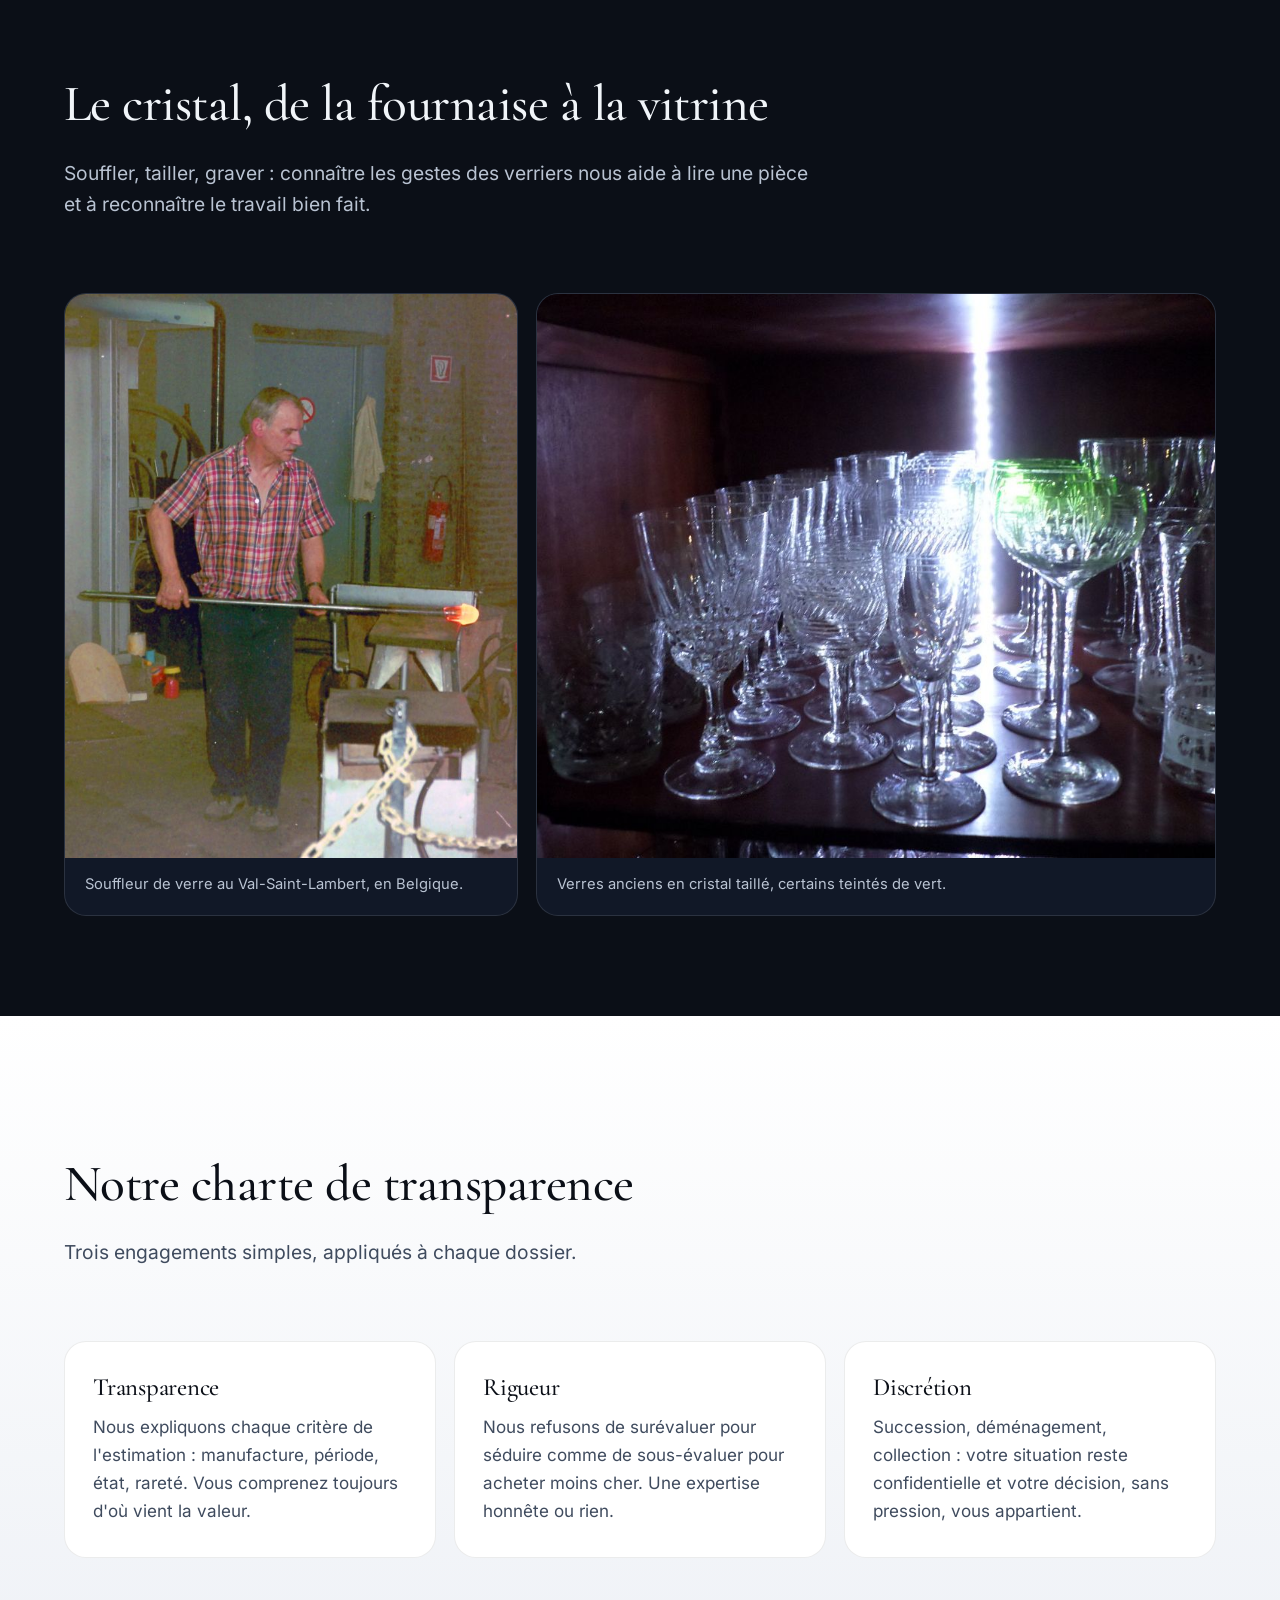
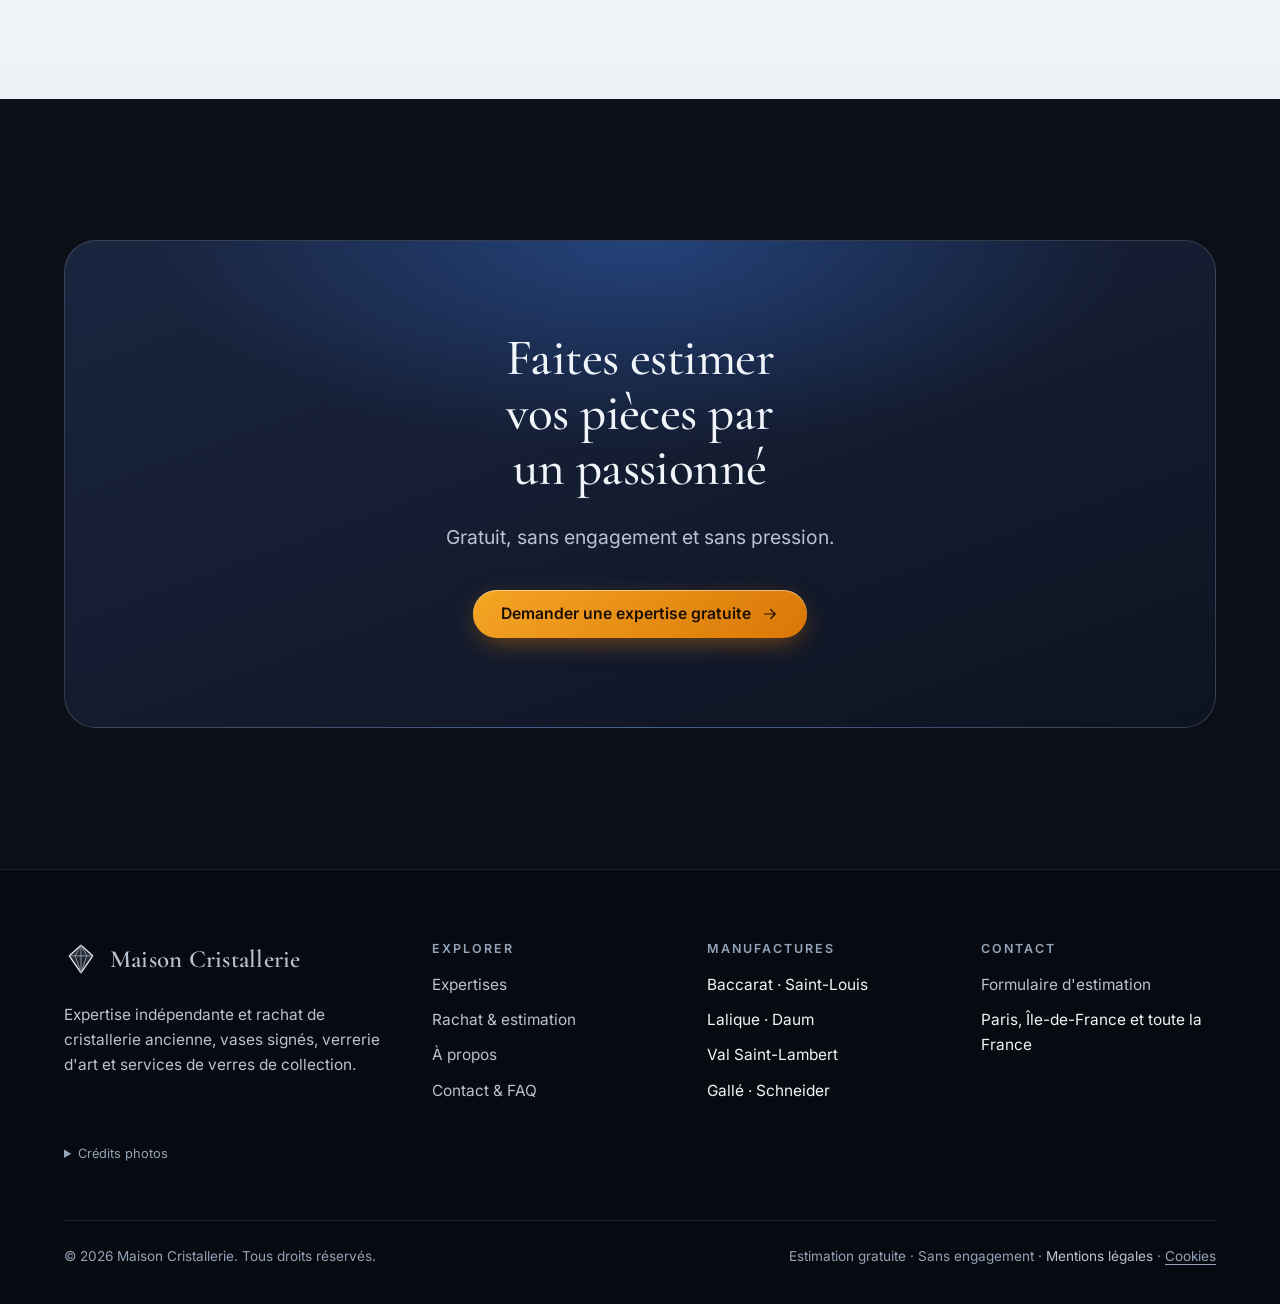
==== commit 52317442: "Add Google Ads tag (AW-18503417665) with Consent Mode v2 and cookie banner Co-Authored-By: Claude So" ====
--- a/a-propos/index.html
+++ b/a-propos/index.html
@@ -27,6 +27,15 @@
 <link rel="stylesheet" href="../assets/css/style.css">
 <script>document.documentElement.classList.add('js')</script>
 <script type="application/ld+json">[{"@context":"https://schema.org","@type":"WebSite","name":"Maison Cristallerie","url":"https://www.maison-cristallerie.fr/","inLanguage":"fr-FR"},{"@context":"https://schema.org","@type":"BreadcrumbList","itemListElement":[{"@type":"ListItem","position":1,"name":"Accueil","item":"https://www.maison-cristallerie.fr/"},{"@type":"ListItem","position":2,"name":"À propos","item":"https://www.maison-cristallerie.fr/a-propos/"}]}]</script>
+<script>
+window.dataLayer = window.dataLayer || [];
+function gtag(){dataLayer.push(arguments);}
+gtag('consent', 'default', { ad_storage: 'denied', ad_user_data: 'denied', ad_personalization: 'denied', analytics_storage: 'denied', wait_for_update: 500 });
+try { if (localStorage.getItem('mc-consent') === 'granted') gtag('consent', 'update', { ad_storage: 'granted', ad_user_data: 'granted', ad_personalization: 'granted', analytics_storage: 'granted' }); } catch (e) {}
+gtag('js', new Date());
+gtag('config', 'AW-18503417665');
+</script>
+<script async src="https://www.googletagmanager.com/gtag/js?id=AW-18503417665"></script>
 </head>
 <body>
 <a class="skip" href="#contenu">Aller au contenu</a>
@@ -100,9 +109,13 @@
       <div><h2>Contact</h2><ul><li><a href="../estimation/">Formulaire d'estimation</a></li><li>Paris, Île-de-France et toute la France</li></ul></div>
     </div>
     <details class="credits"><summary>Crédits photos</summary><ul><li>« <a href="https://commons.wikimedia.org/wiki/File:Vase_with_cornflowers,_Daum_Freres,_Nancy,_1898,_glass_-_Hessisches_Landesmuseum_Darmstadt_-_Darmstadt,_Germany_-_DSC00907.jpg" rel="noopener" target="_blank">Vase with cornflowers, Daum Freres, Nancy, 1898, glass - Hessisches La</a> », Daderot, CC0, via Wikimedia Commons.</li><li>« <a href="https://commons.wikimedia.org/wiki/File:Val-Saint-Lambert_Souffleur_02.jpg" rel="noopener" target="_blank">Val-Saint-Lambert Souffleur 02</a> », Danielbaise, CC BY-SA 4.0, via Wikimedia Commons.</li><li>« <a href="https://commons.wikimedia.org/wiki/File:Crystal_glasses_from_middle-Europe.JPG" rel="noopener" target="_blank">Crystal glasses from middle-Europe</a> », Tomkimart, CC BY-SA 4.0, via Wikimedia Commons.</li></ul></details>
-    <div class="foot-bottom"><span>© <span id="y">2026</span> Maison Cristallerie. Tous droits réservés.</span><span>Estimation gratuite · Sans engagement · <a href="../mentions-legales/">Mentions légales</a></span></div>
+    <div class="foot-bottom"><span>© <span id="y">2026</span> Maison Cristallerie. Tous droits réservés.</span><span>Estimation gratuite · Sans engagement · <a href="../mentions-legales/">Mentions légales</a> · <button type="button" class="linklike" data-consent-open>Cookies</button></span></div>
   </div>
 </footer>
+<div class="consent" id="consent" role="dialog" aria-live="polite" aria-label="Cookies" hidden>
+  <p>Nous utilisons un cookie de mesure publicitaire (Google Ads) pour évaluer l'efficacité de nos annonces. Vous pouvez l'accepter ou le refuser, sans conséquence sur votre navigation. <a href="../mentions-legales/#cookies">En savoir plus</a></p>
+  <div class="consent-btns"><button type="button" class="btn btn--ghost btn--sm" data-consent="denied">Refuser</button><button type="button" class="btn btn--sm" data-consent="granted">Accepter</button></div>
+</div>
 <script src="../assets/js/main.js" defer></script>
 </body>
 </html>
--- a/assets/css/style.css
+++ b/assets/css/style.css
@@ -452,3 +452,14 @@
 .duo .fig:first-child img { aspect-ratio: 4 / 5; }
 .duo .fig:last-child img { aspect-ratio: auto; }
 @media (max-width: 900px) { .duo .fig:last-child img { aspect-ratio: 4 / 3; } }
+
+/* Bandeau de consentement */
+.consent { position: fixed; z-index: 60; left: 20px; bottom: 20px; max-width: 460px; padding: 20px 22px; border-radius: 20px; background: rgba(11, 15, 23, .94); -webkit-backdrop-filter: blur(16px); backdrop-filter: blur(16px); border: 1px solid rgba(226, 232, 240, .22); box-shadow: 0 30px 60px -20px rgba(0, 0, 0, .8); color: var(--ink); }
+.consent[hidden] { display: none; }
+.consent p { margin: 0 0 14px; font-size: .9rem; line-height: 1.5; color: var(--ink-dim); }
+.consent a { color: var(--ink); text-underline-offset: 3px; }
+.consent-btns { display: flex; gap: 10px; }
+.consent-btns .btn { flex: 1; }
+.linklike { background: none; border: 0; padding: 0; font: inherit; color: inherit; cursor: pointer; text-decoration: underline; text-underline-offset: 3px; }
+.linklike:hover { color: var(--ink); }
+@media (max-width: 600px) { .consent { left: 12px; right: 12px; bottom: 12px; max-width: none; } }
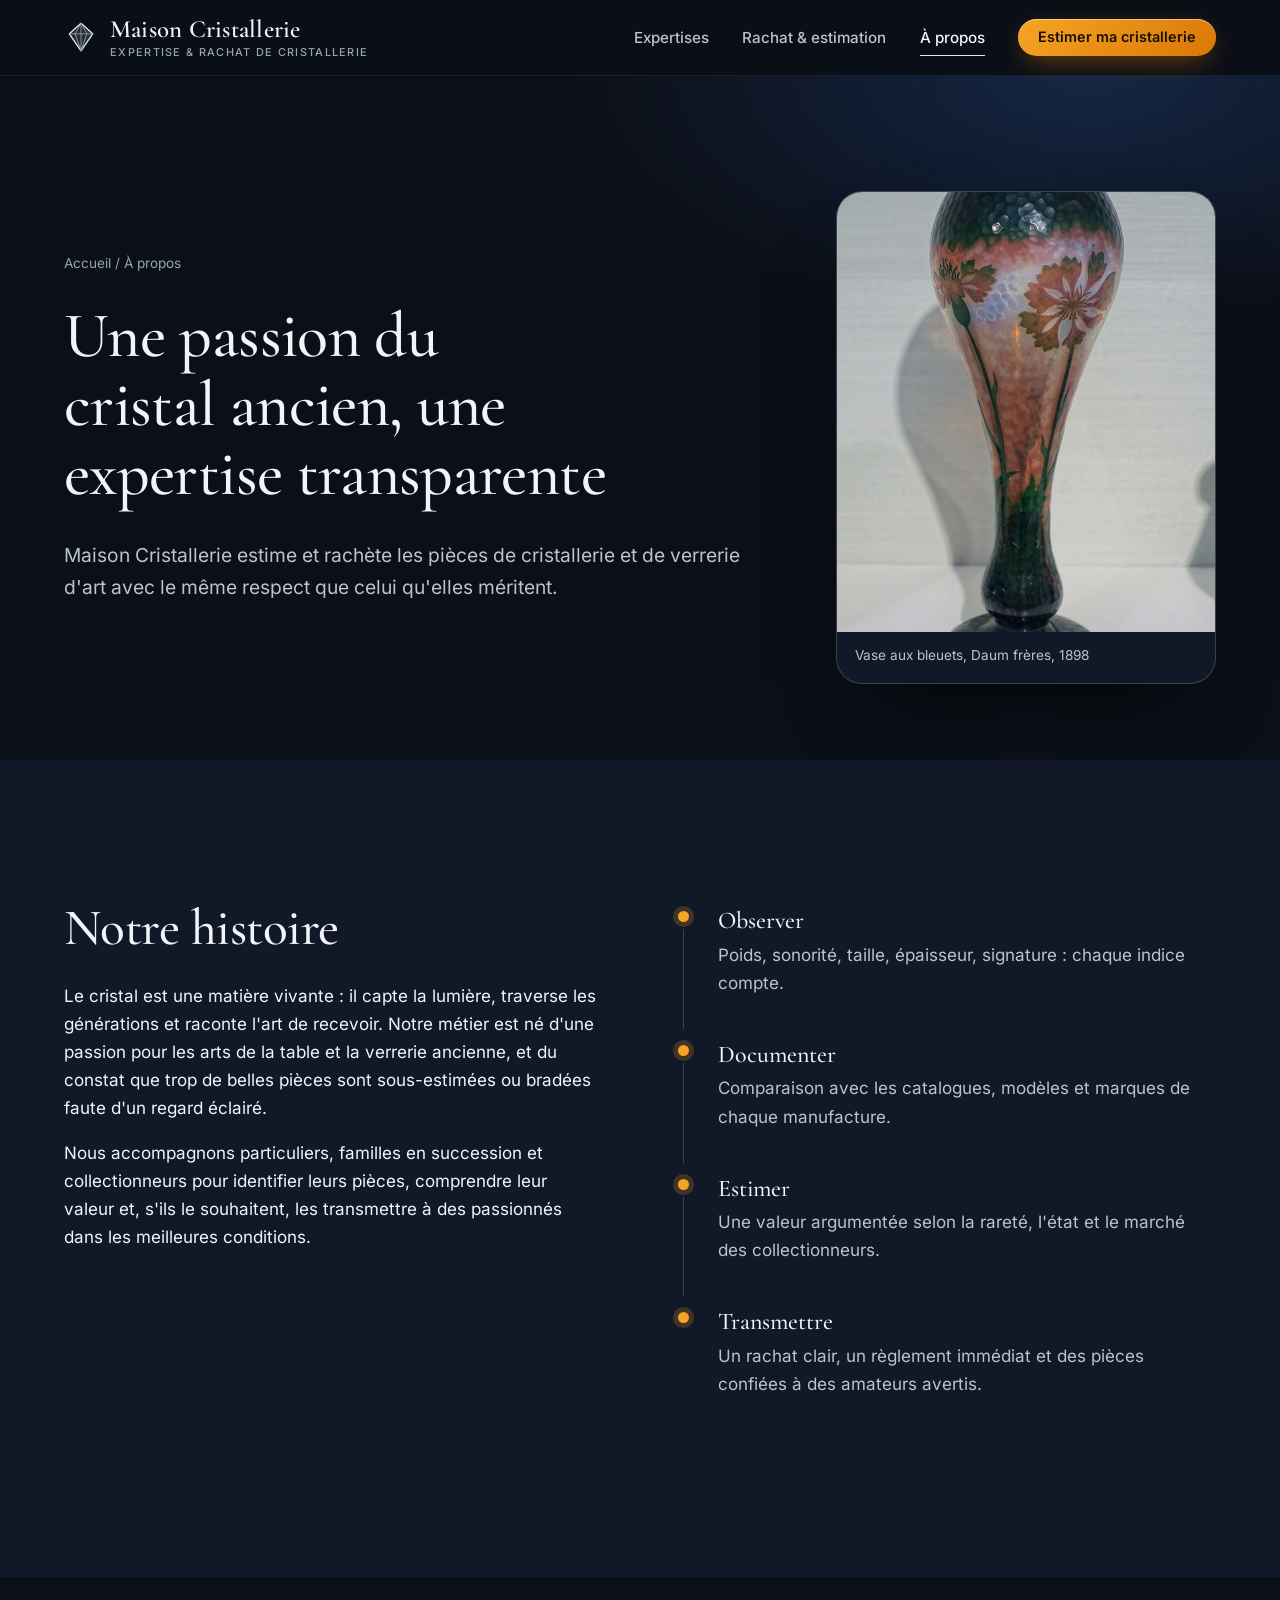
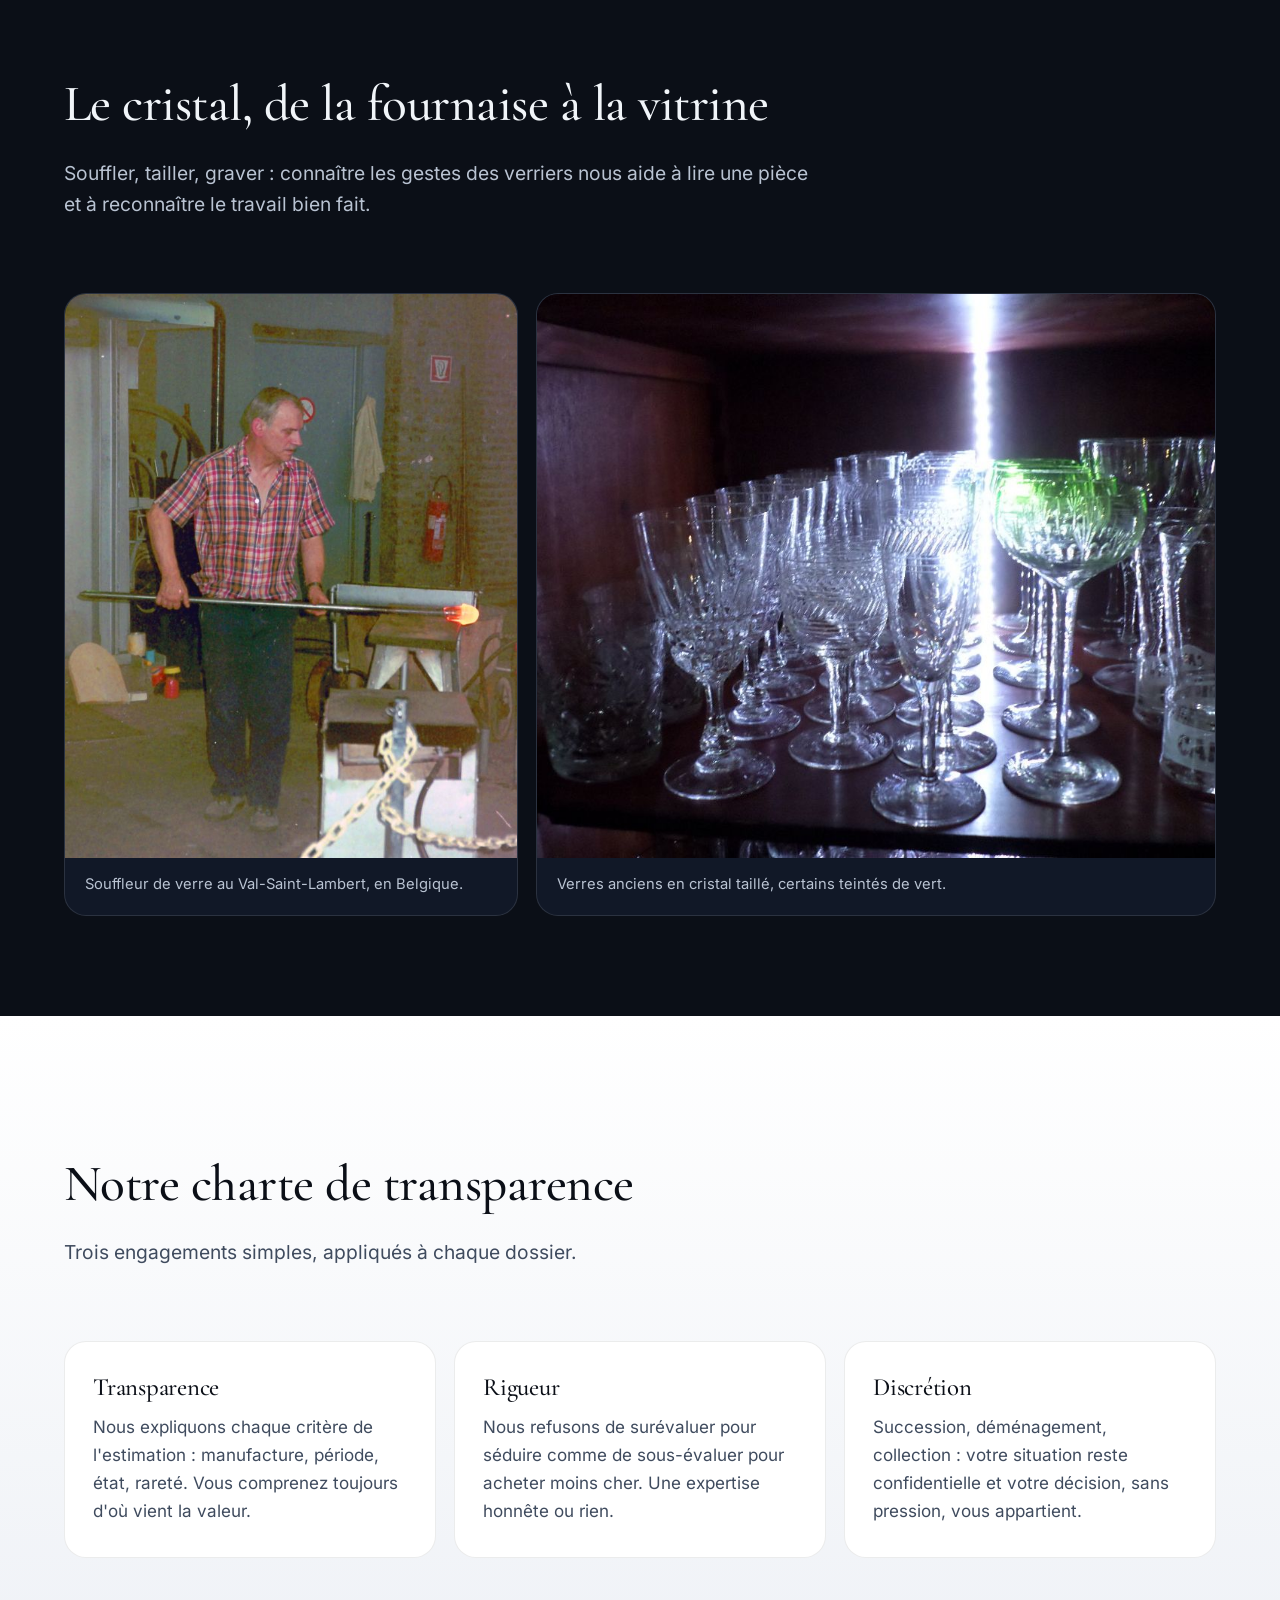
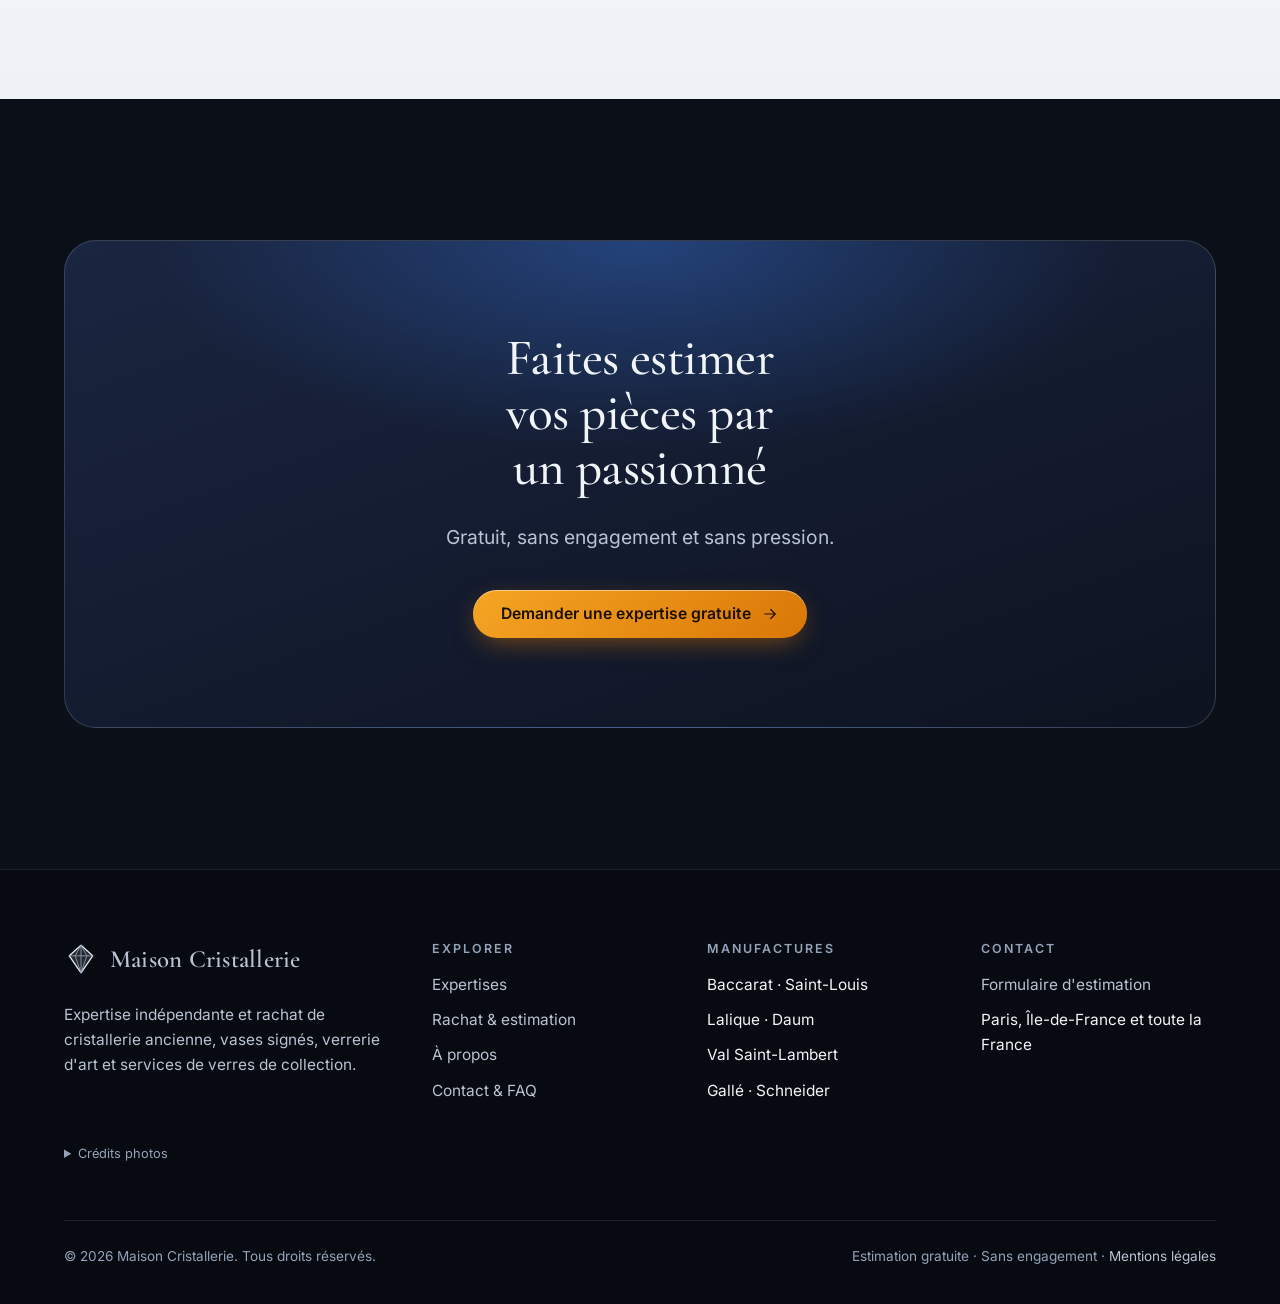
==== commit a4973410: "Revert "Add Google Ads tag (AW-18503417665) with Consent Mode v2 and cookie banner" This reverts com" ====
--- a/a-propos/index.html
+++ b/a-propos/index.html
@@ -27,15 +27,6 @@
 <link rel="stylesheet" href="../assets/css/style.css">
 <script>document.documentElement.classList.add('js')</script>
 <script type="application/ld+json">[{"@context":"https://schema.org","@type":"WebSite","name":"Maison Cristallerie","url":"https://www.maison-cristallerie.fr/","inLanguage":"fr-FR"},{"@context":"https://schema.org","@type":"BreadcrumbList","itemListElement":[{"@type":"ListItem","position":1,"name":"Accueil","item":"https://www.maison-cristallerie.fr/"},{"@type":"ListItem","position":2,"name":"À propos","item":"https://www.maison-cristallerie.fr/a-propos/"}]}]</script>
-<script>
-window.dataLayer = window.dataLayer || [];
-function gtag(){dataLayer.push(arguments);}
-gtag('consent', 'default', { ad_storage: 'denied', ad_user_data: 'denied', ad_personalization: 'denied', analytics_storage: 'denied', wait_for_update: 500 });
-try { if (localStorage.getItem('mc-consent') === 'granted') gtag('consent', 'update', { ad_storage: 'granted', ad_user_data: 'granted', ad_personalization: 'granted', analytics_storage: 'granted' }); } catch (e) {}
-gtag('js', new Date());
-gtag('config', 'AW-18503417665');
-</script>
-<script async src="https://www.googletagmanager.com/gtag/js?id=AW-18503417665"></script>
 </head>
 <body>
 <a class="skip" href="#contenu">Aller au contenu</a>
@@ -109,13 +100,9 @@
       <div><h2>Contact</h2><ul><li><a href="../estimation/">Formulaire d'estimation</a></li><li>Paris, Île-de-France et toute la France</li></ul></div>
     </div>
     <details class="credits"><summary>Crédits photos</summary><ul><li>« <a href="https://commons.wikimedia.org/wiki/File:Vase_with_cornflowers,_Daum_Freres,_Nancy,_1898,_glass_-_Hessisches_Landesmuseum_Darmstadt_-_Darmstadt,_Germany_-_DSC00907.jpg" rel="noopener" target="_blank">Vase with cornflowers, Daum Freres, Nancy, 1898, glass - Hessisches La</a> », Daderot, CC0, via Wikimedia Commons.</li><li>« <a href="https://commons.wikimedia.org/wiki/File:Val-Saint-Lambert_Souffleur_02.jpg" rel="noopener" target="_blank">Val-Saint-Lambert Souffleur 02</a> », Danielbaise, CC BY-SA 4.0, via Wikimedia Commons.</li><li>« <a href="https://commons.wikimedia.org/wiki/File:Crystal_glasses_from_middle-Europe.JPG" rel="noopener" target="_blank">Crystal glasses from middle-Europe</a> », Tomkimart, CC BY-SA 4.0, via Wikimedia Commons.</li></ul></details>
-    <div class="foot-bottom"><span>© <span id="y">2026</span> Maison Cristallerie. Tous droits réservés.</span><span>Estimation gratuite · Sans engagement · <a href="../mentions-legales/">Mentions légales</a> · <button type="button" class="linklike" data-consent-open>Cookies</button></span></div>
+    <div class="foot-bottom"><span>© <span id="y">2026</span> Maison Cristallerie. Tous droits réservés.</span><span>Estimation gratuite · Sans engagement · <a href="../mentions-legales/">Mentions légales</a></span></div>
   </div>
 </footer>
-<div class="consent" id="consent" role="dialog" aria-live="polite" aria-label="Cookies" hidden>
-  <p>Nous utilisons un cookie de mesure publicitaire (Google Ads) pour évaluer l'efficacité de nos annonces. Vous pouvez l'accepter ou le refuser, sans conséquence sur votre navigation. <a href="../mentions-legales/#cookies">En savoir plus</a></p>
-  <div class="consent-btns"><button type="button" class="btn btn--ghost btn--sm" data-consent="denied">Refuser</button><button type="button" class="btn btn--sm" data-consent="granted">Accepter</button></div>
-</div>
 <script src="../assets/js/main.js" defer></script>
 </body>
 </html>
--- a/assets/css/style.css
+++ b/assets/css/style.css
@@ -452,14 +452,3 @@
 .duo .fig:first-child img { aspect-ratio: 4 / 5; }
 .duo .fig:last-child img { aspect-ratio: auto; }
 @media (max-width: 900px) { .duo .fig:last-child img { aspect-ratio: 4 / 3; } }
-
-/* Bandeau de consentement */
-.consent { position: fixed; z-index: 60; left: 20px; bottom: 20px; max-width: 460px; padding: 20px 22px; border-radius: 20px; background: rgba(11, 15, 23, .94); -webkit-backdrop-filter: blur(16px); backdrop-filter: blur(16px); border: 1px solid rgba(226, 232, 240, .22); box-shadow: 0 30px 60px -20px rgba(0, 0, 0, .8); color: var(--ink); }
-.consent[hidden] { display: none; }
-.consent p { margin: 0 0 14px; font-size: .9rem; line-height: 1.5; color: var(--ink-dim); }
-.consent a { color: var(--ink); text-underline-offset: 3px; }
-.consent-btns { display: flex; gap: 10px; }
-.consent-btns .btn { flex: 1; }
-.linklike { background: none; border: 0; padding: 0; font: inherit; color: inherit; cursor: pointer; text-decoration: underline; text-underline-offset: 3px; }
-.linklike:hover { color: var(--ink); }
-@media (max-width: 600px) { .consent { left: 12px; right: 12px; bottom: 12px; max-width: none; } }
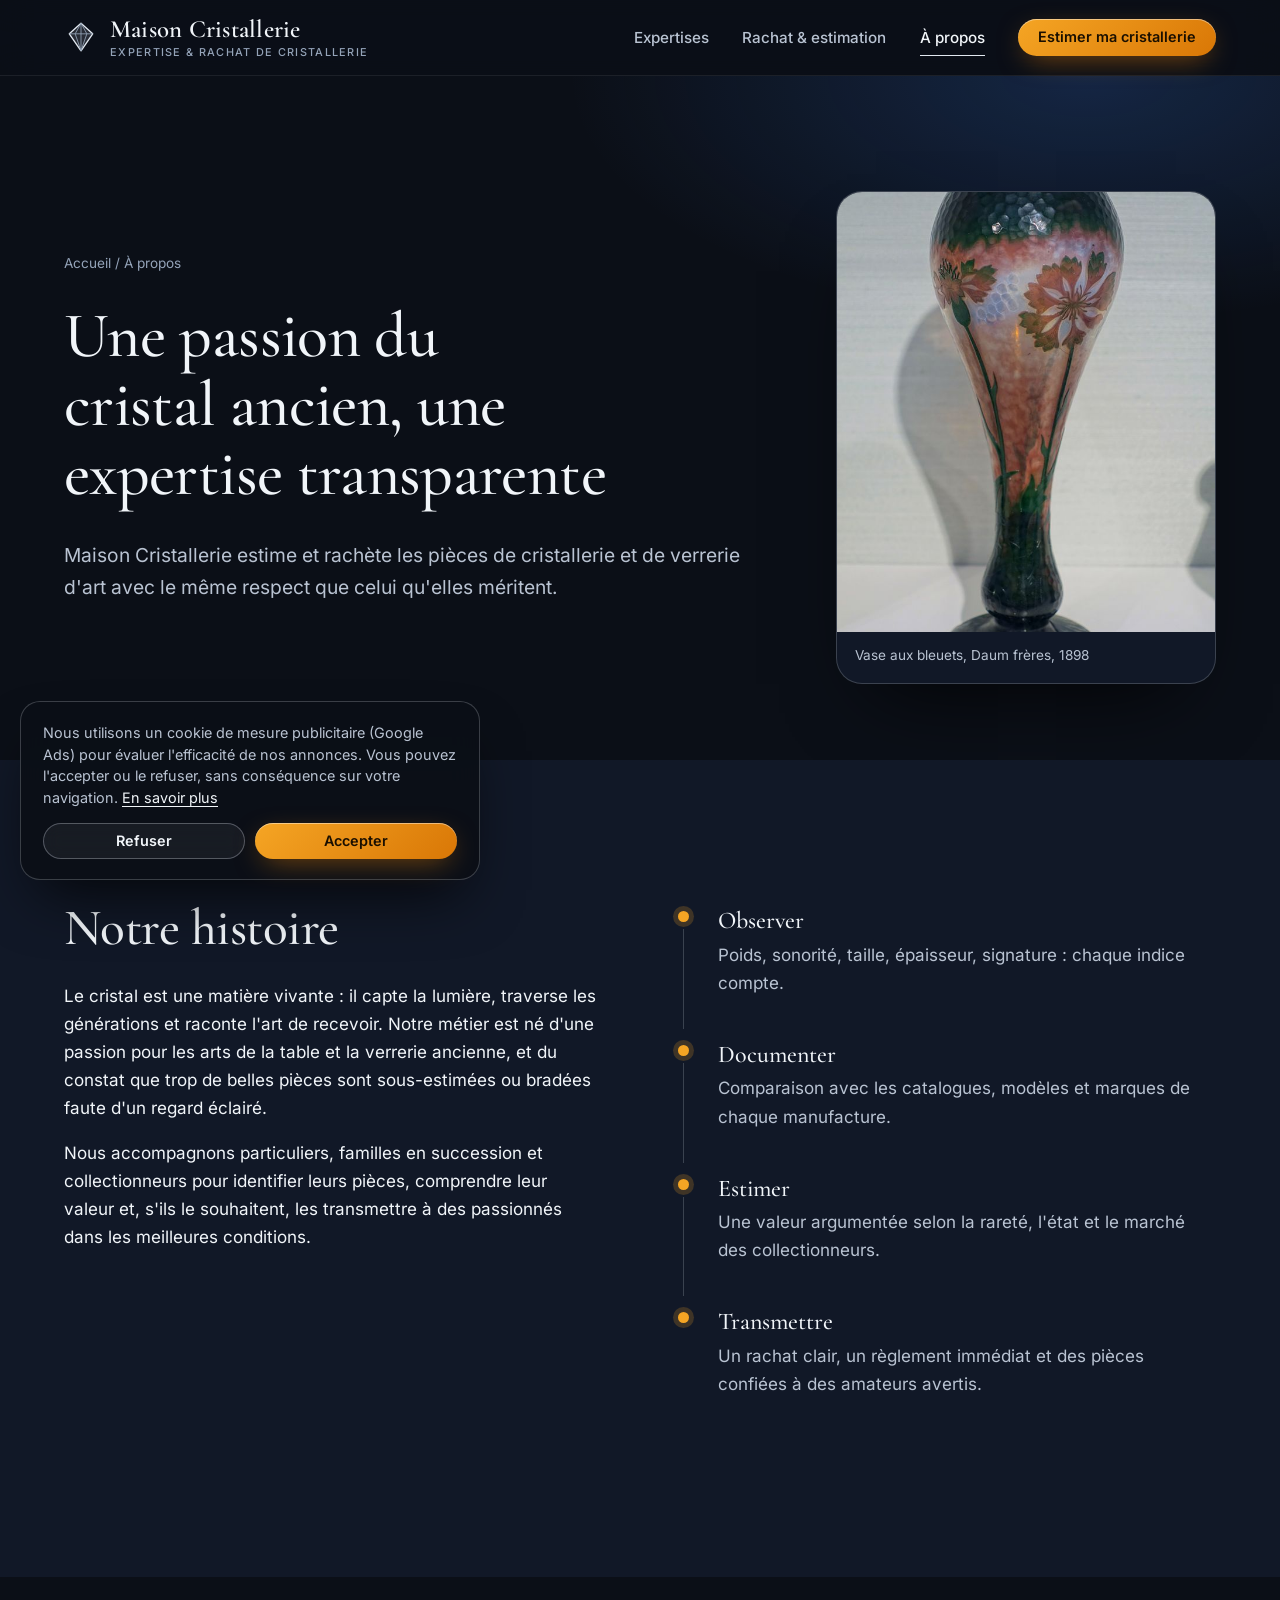
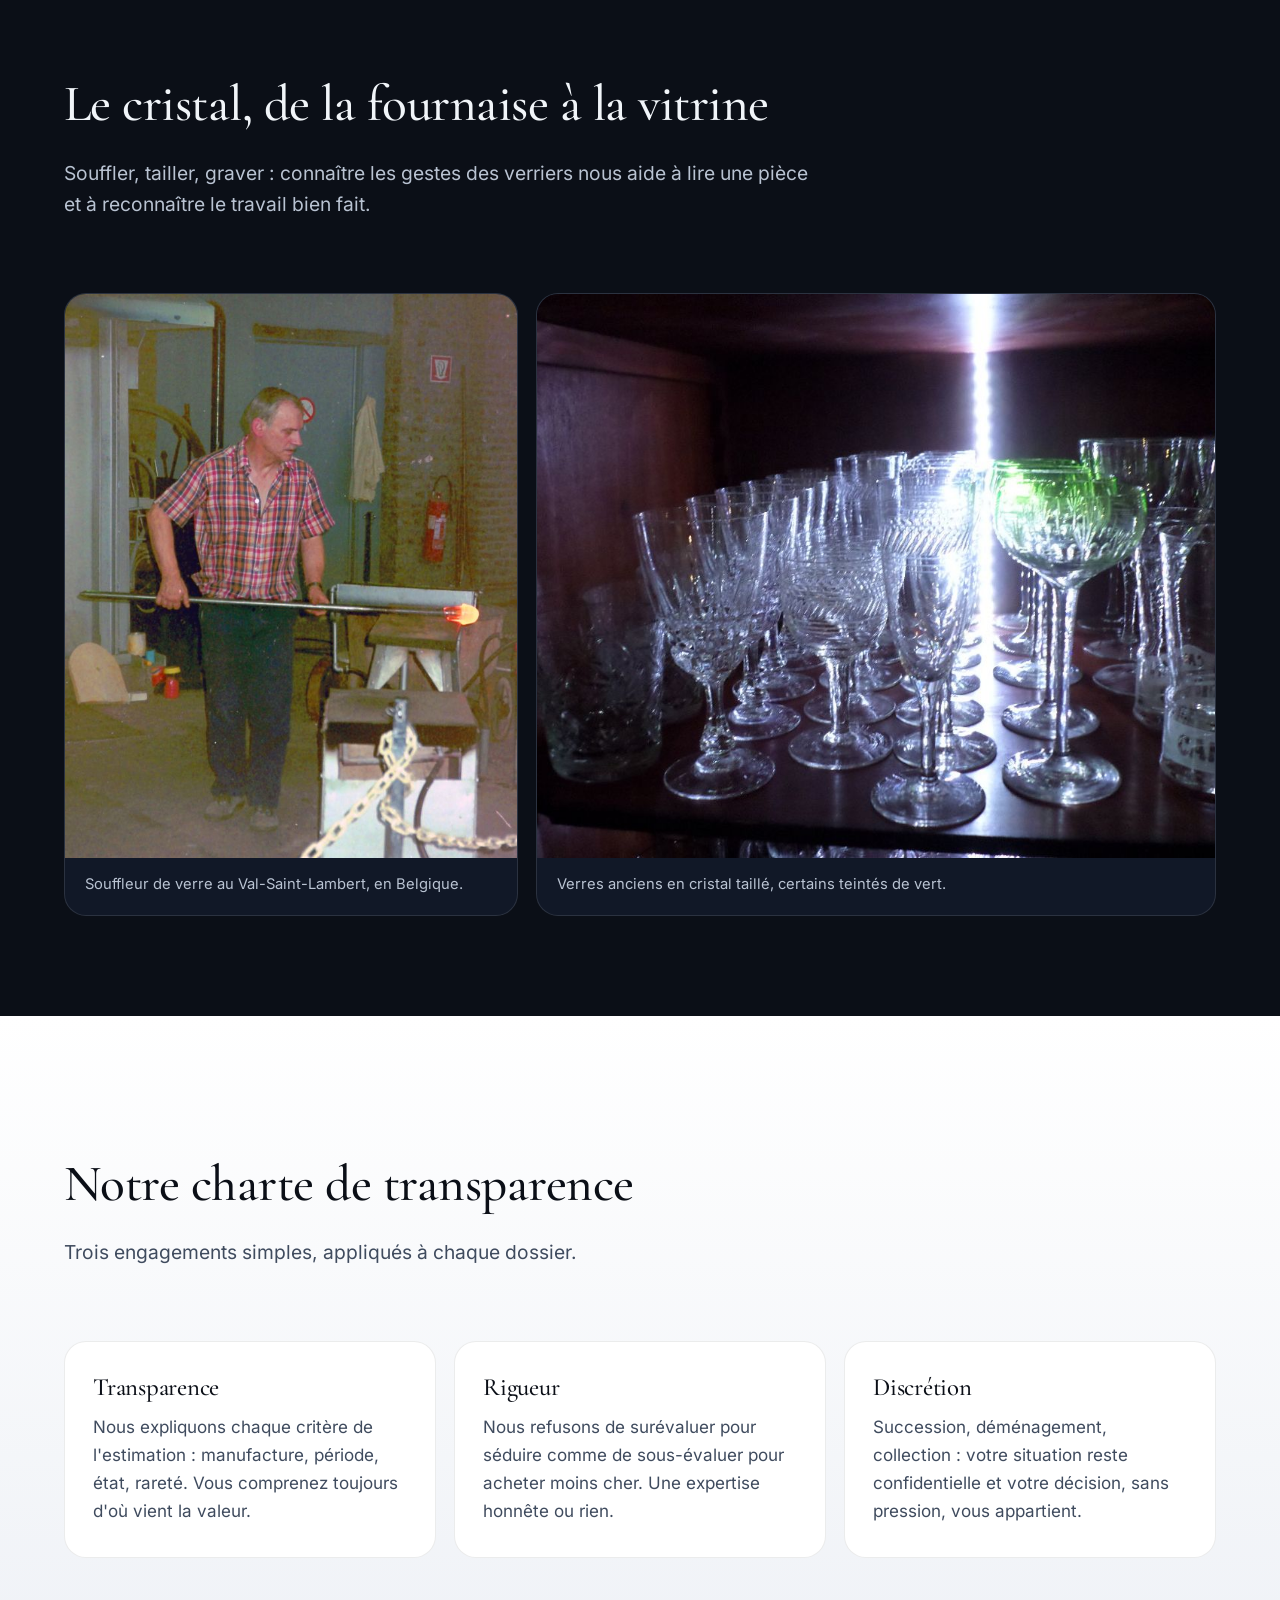
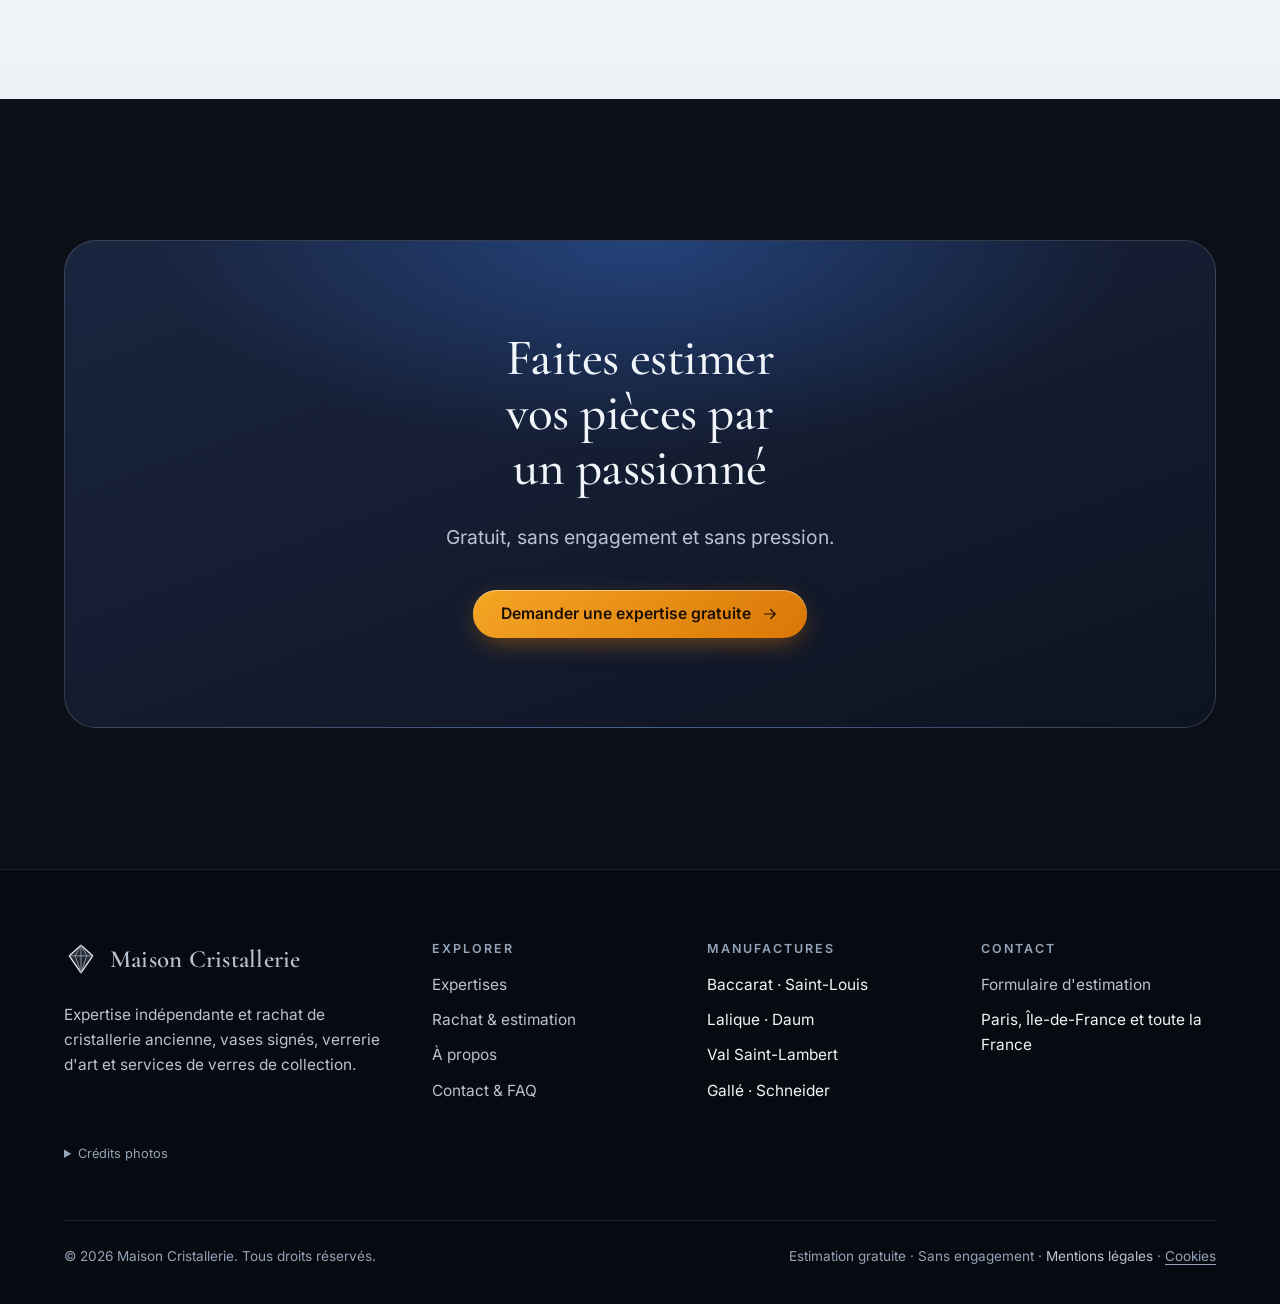
==== commit 32ae89e6: "Reapply "Add Google Ads tag (AW-18503417665) with Consent Mode v2 and cookie banner" This reverts co" ====
--- a/a-propos/index.html
+++ b/a-propos/index.html
@@ -27,6 +27,15 @@
 <link rel="stylesheet" href="../assets/css/style.css">
 <script>document.documentElement.classList.add('js')</script>
 <script type="application/ld+json">[{"@context":"https://schema.org","@type":"WebSite","name":"Maison Cristallerie","url":"https://www.maison-cristallerie.fr/","inLanguage":"fr-FR"},{"@context":"https://schema.org","@type":"BreadcrumbList","itemListElement":[{"@type":"ListItem","position":1,"name":"Accueil","item":"https://www.maison-cristallerie.fr/"},{"@type":"ListItem","position":2,"name":"À propos","item":"https://www.maison-cristallerie.fr/a-propos/"}]}]</script>
+<script>
+window.dataLayer = window.dataLayer || [];
+function gtag(){dataLayer.push(arguments);}
+gtag('consent', 'default', { ad_storage: 'denied', ad_user_data: 'denied', ad_personalization: 'denied', analytics_storage: 'denied', wait_for_update: 500 });
+try { if (localStorage.getItem('mc-consent') === 'granted') gtag('consent', 'update', { ad_storage: 'granted', ad_user_data: 'granted', ad_personalization: 'granted', analytics_storage: 'granted' }); } catch (e) {}
+gtag('js', new Date());
+gtag('config', 'AW-18503417665');
+</script>
+<script async src="https://www.googletagmanager.com/gtag/js?id=AW-18503417665"></script>
 </head>
 <body>
 <a class="skip" href="#contenu">Aller au contenu</a>
@@ -100,9 +109,13 @@
       <div><h2>Contact</h2><ul><li><a href="../estimation/">Formulaire d'estimation</a></li><li>Paris, Île-de-France et toute la France</li></ul></div>
     </div>
     <details class="credits"><summary>Crédits photos</summary><ul><li>« <a href="https://commons.wikimedia.org/wiki/File:Vase_with_cornflowers,_Daum_Freres,_Nancy,_1898,_glass_-_Hessisches_Landesmuseum_Darmstadt_-_Darmstadt,_Germany_-_DSC00907.jpg" rel="noopener" target="_blank">Vase with cornflowers, Daum Freres, Nancy, 1898, glass - Hessisches La</a> », Daderot, CC0, via Wikimedia Commons.</li><li>« <a href="https://commons.wikimedia.org/wiki/File:Val-Saint-Lambert_Souffleur_02.jpg" rel="noopener" target="_blank">Val-Saint-Lambert Souffleur 02</a> », Danielbaise, CC BY-SA 4.0, via Wikimedia Commons.</li><li>« <a href="https://commons.wikimedia.org/wiki/File:Crystal_glasses_from_middle-Europe.JPG" rel="noopener" target="_blank">Crystal glasses from middle-Europe</a> », Tomkimart, CC BY-SA 4.0, via Wikimedia Commons.</li></ul></details>
-    <div class="foot-bottom"><span>© <span id="y">2026</span> Maison Cristallerie. Tous droits réservés.</span><span>Estimation gratuite · Sans engagement · <a href="../mentions-legales/">Mentions légales</a></span></div>
+    <div class="foot-bottom"><span>© <span id="y">2026</span> Maison Cristallerie. Tous droits réservés.</span><span>Estimation gratuite · Sans engagement · <a href="../mentions-legales/">Mentions légales</a> · <button type="button" class="linklike" data-consent-open>Cookies</button></span></div>
   </div>
 </footer>
+<div class="consent" id="consent" role="dialog" aria-live="polite" aria-label="Cookies" hidden>
+  <p>Nous utilisons un cookie de mesure publicitaire (Google Ads) pour évaluer l'efficacité de nos annonces. Vous pouvez l'accepter ou le refuser, sans conséquence sur votre navigation. <a href="../mentions-legales/#cookies">En savoir plus</a></p>
+  <div class="consent-btns"><button type="button" class="btn btn--ghost btn--sm" data-consent="denied">Refuser</button><button type="button" class="btn btn--sm" data-consent="granted">Accepter</button></div>
+</div>
 <script src="../assets/js/main.js" defer></script>
 </body>
 </html>
--- a/assets/css/style.css
+++ b/assets/css/style.css
@@ -452,3 +452,14 @@
 .duo .fig:first-child img { aspect-ratio: 4 / 5; }
 .duo .fig:last-child img { aspect-ratio: auto; }
 @media (max-width: 900px) { .duo .fig:last-child img { aspect-ratio: 4 / 3; } }
+
+/* Bandeau de consentement */
+.consent { position: fixed; z-index: 60; left: 20px; bottom: 20px; max-width: 460px; padding: 20px 22px; border-radius: 20px; background: rgba(11, 15, 23, .94); -webkit-backdrop-filter: blur(16px); backdrop-filter: blur(16px); border: 1px solid rgba(226, 232, 240, .22); box-shadow: 0 30px 60px -20px rgba(0, 0, 0, .8); color: var(--ink); }
+.consent[hidden] { display: none; }
+.consent p { margin: 0 0 14px; font-size: .9rem; line-height: 1.5; color: var(--ink-dim); }
+.consent a { color: var(--ink); text-underline-offset: 3px; }
+.consent-btns { display: flex; gap: 10px; }
+.consent-btns .btn { flex: 1; }
+.linklike { background: none; border: 0; padding: 0; font: inherit; color: inherit; cursor: pointer; text-decoration: underline; text-underline-offset: 3px; }
+.linklike:hover { color: var(--ink); }
+@media (max-width: 600px) { .consent { left: 12px; right: 12px; bottom: 12px; max-width: none; } }
